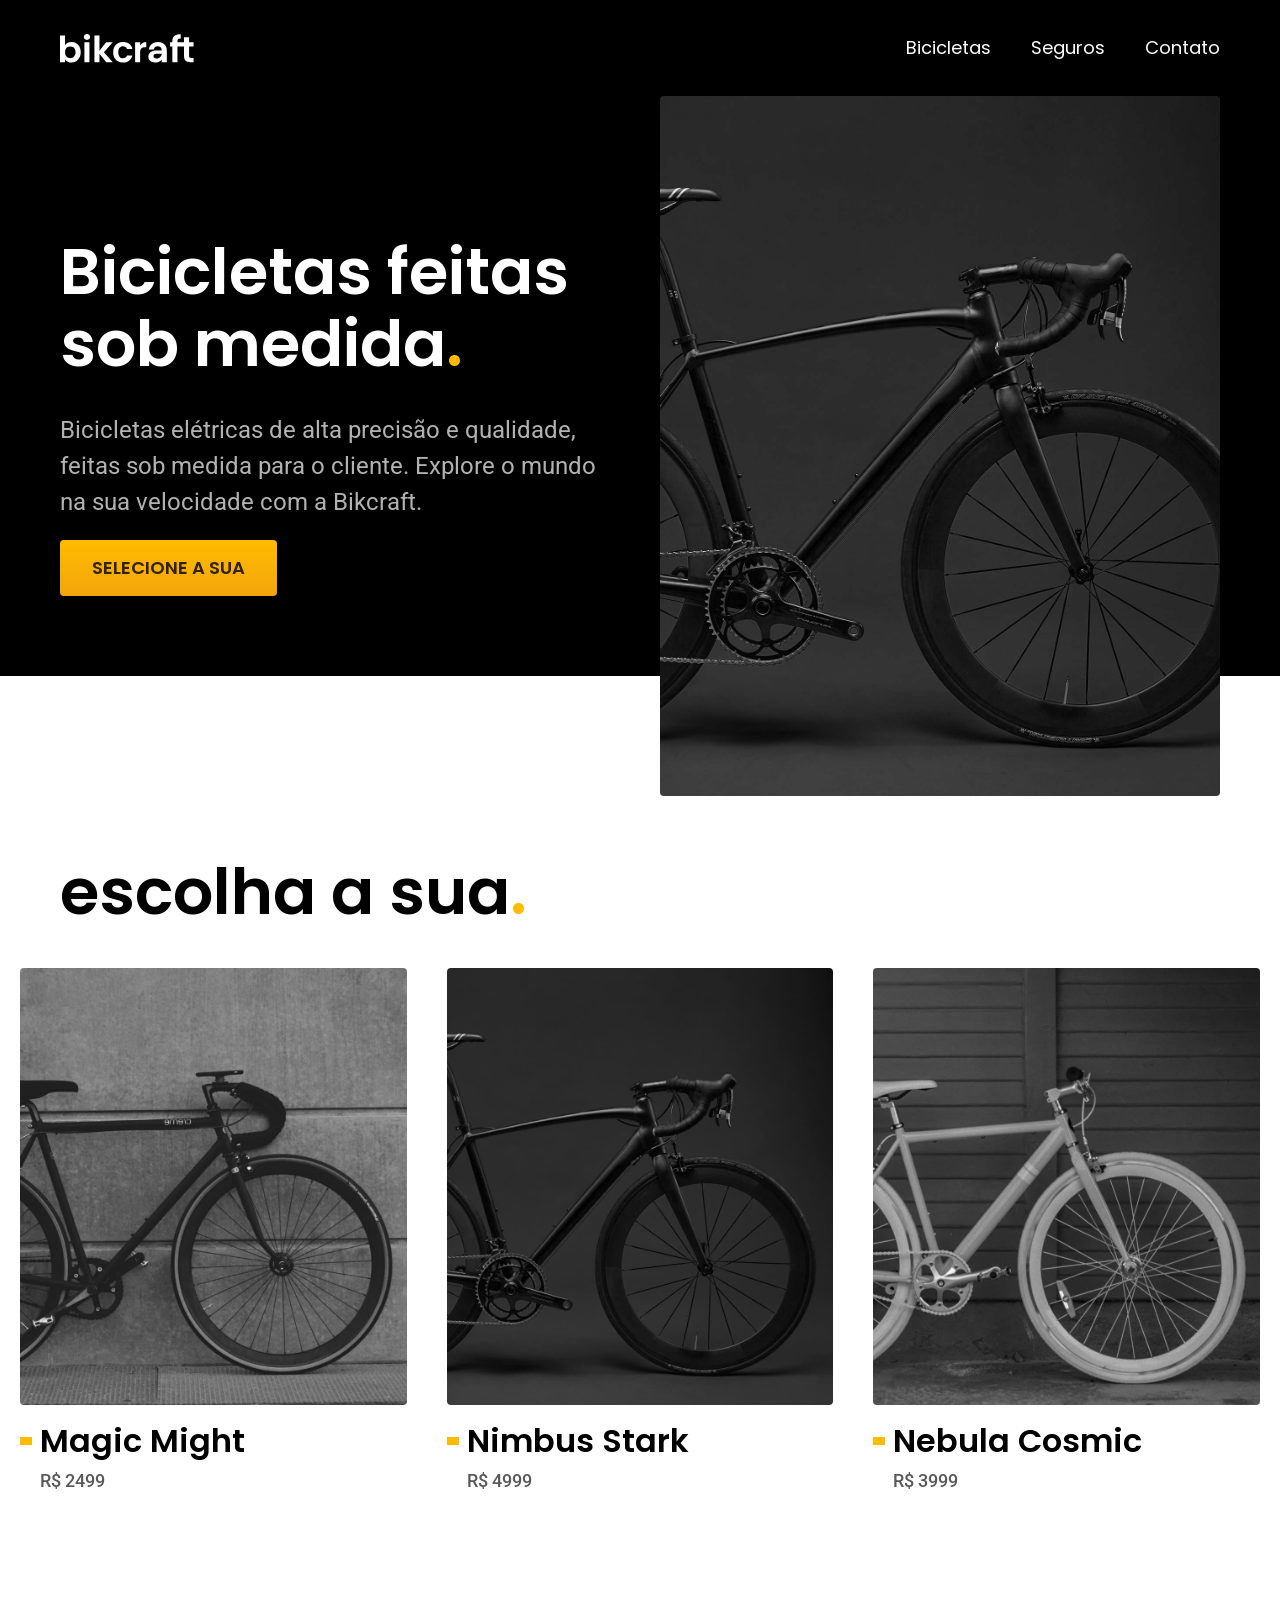
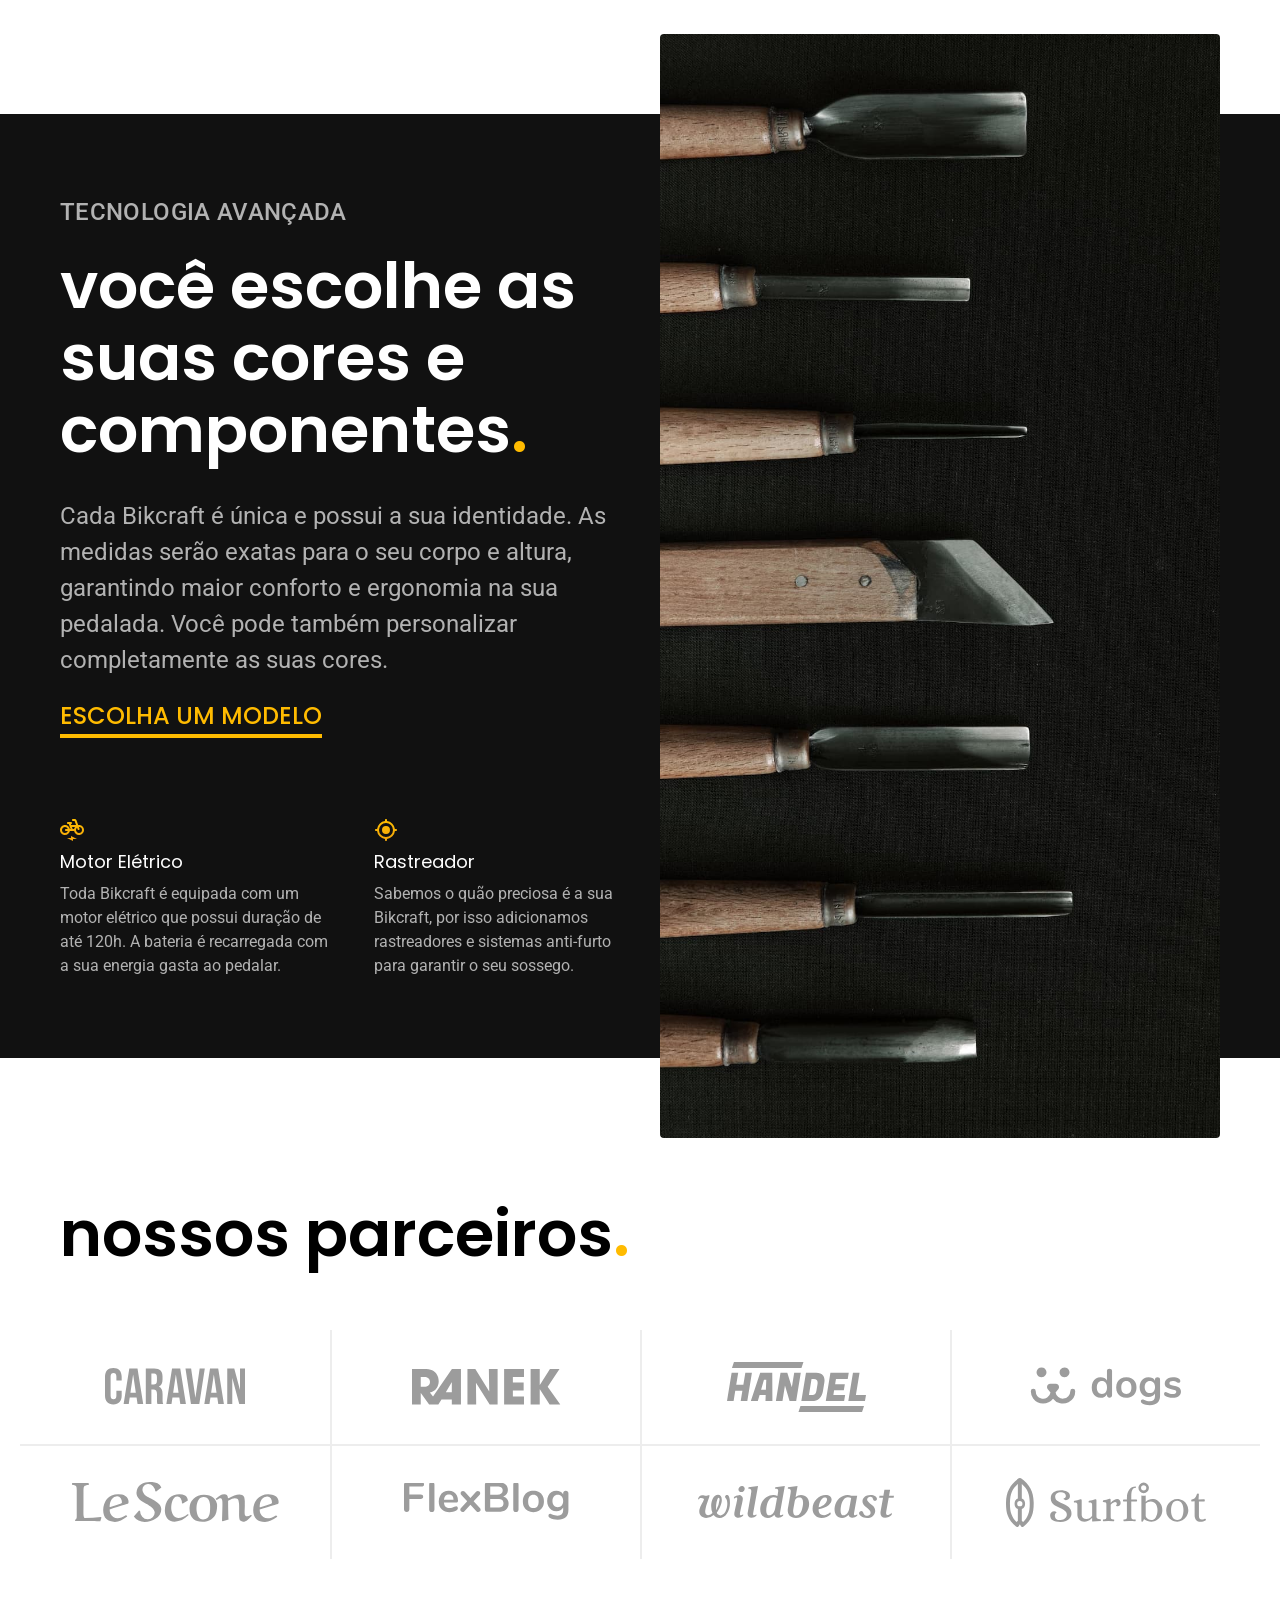
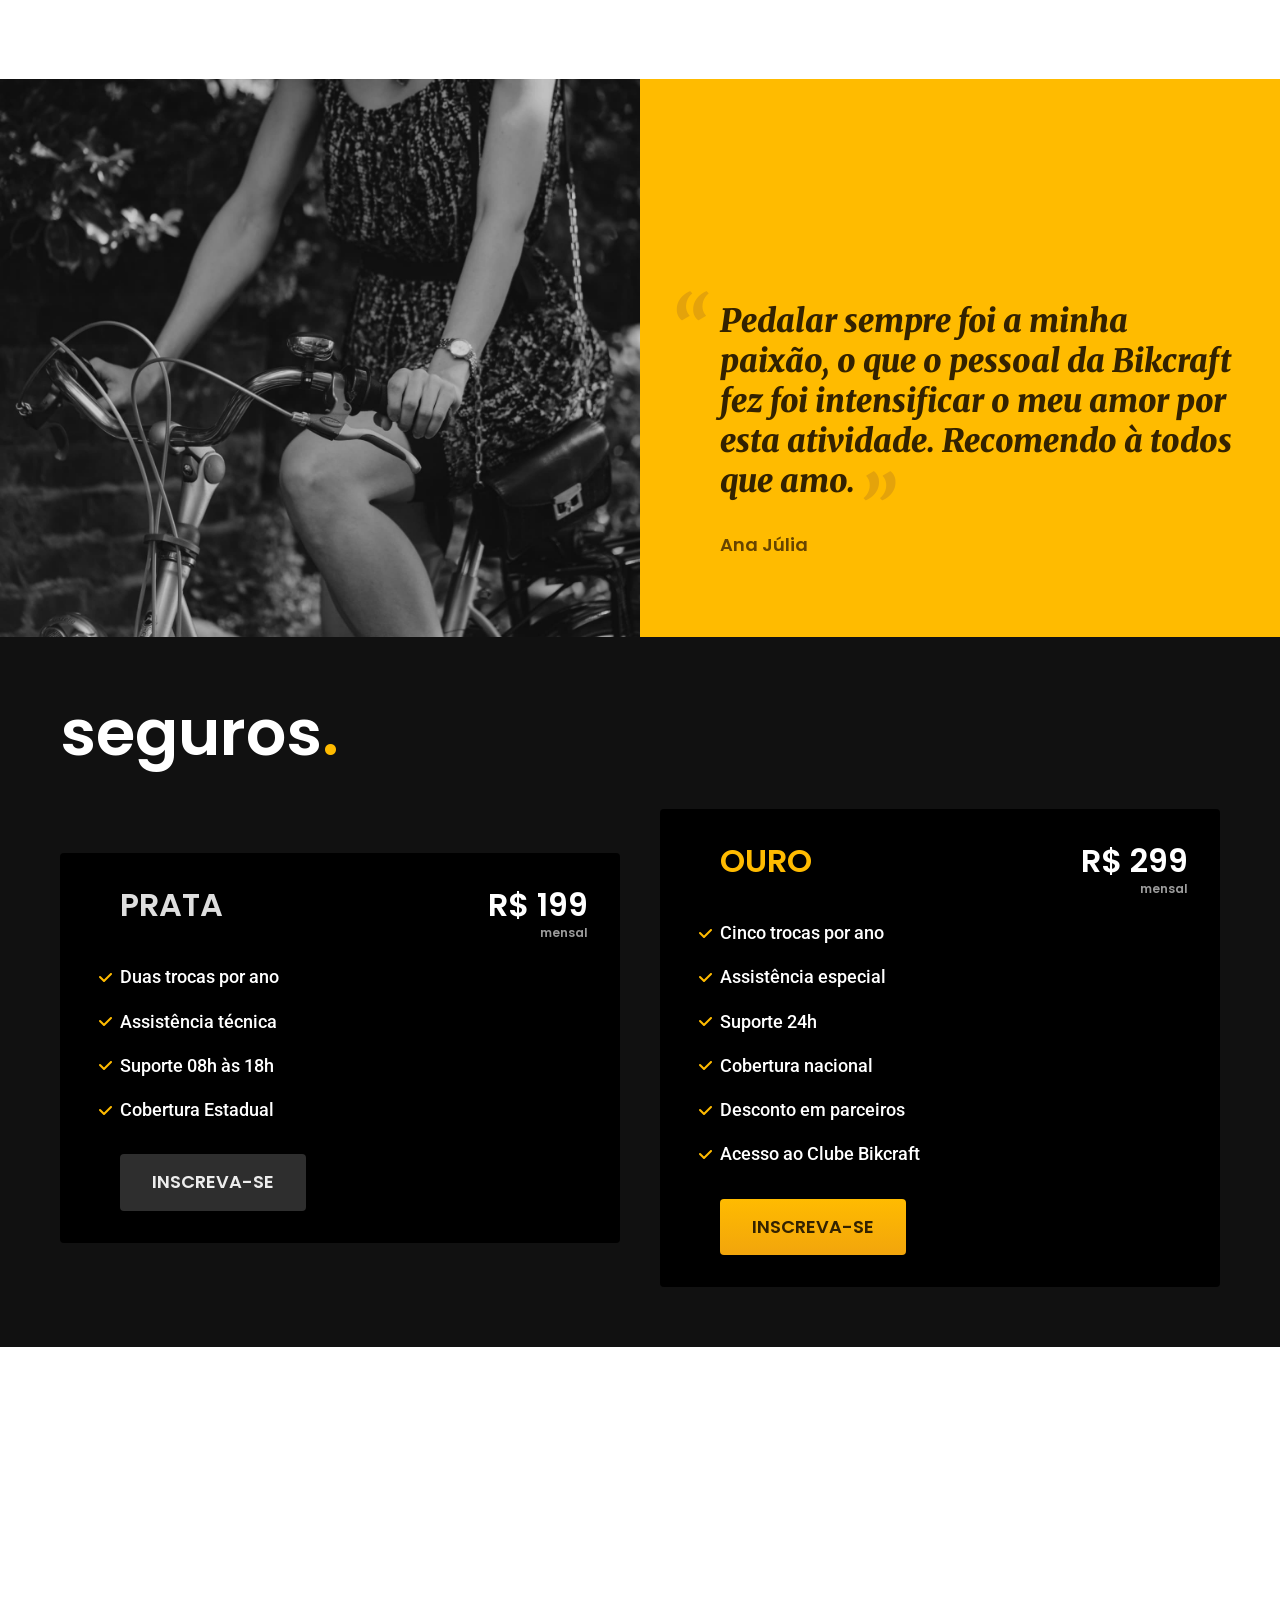
==== index.html @ c99d655a "adiciona seções de parceiros, tecnologia e seguros" ====
<!DOCTYPE html>
<html lang="en">

<head>
  <meta charset="UTF-8">
  <meta name="viewport" content="width=device-width, initial-scale=1.0">
  <meta name="description" content="Bicicletas elétricas de alta precisão e qualidade,  feitas sob medida para o cliente. Explore o mundo na sua velocidade com a Bikcraft.">
  <!-- Estilos -->
  <link rel="stylesheet" href="./css/style.css">
  <!-- Fontes -->
  <link rel="preconnect" href="https://fonts.googleapis.com">
  <link rel="preconnect" href="https://fonts.gstatic.com" crossorigin>
  <link href="https://fonts.googleapis.com/css2?family=Merriweather:ital,opsz,wght@1,18..144,900&family=Poppins:wght@400;600&family=Roboto:wght@400;500&display=swap" rel="stylesheet">
  <title>Bikcraft - Bicicletas Elétricas</title>
</head>

<body>
  <header class="header-bg">
    <div class="header container">
      <a href="./">
        <img src="./img/bikcraft.svg" alt="Bikcraft">
      </a>
      <nav aria-label="primaria">
        <ul class="header-menu font-1-m cor-0">
          <li><a href="./bicicletas.html">Bicicletas</a></li>
          <li><a href="./seguros.html">Seguros</a></li>
          <li><a href="./contato.html">Contato</a></li>
        </ul>
      </nav>
    </div>
  </header>

  <main class="introducao-bg">
    <div class="introducao container">
      <div class="introducao-conteudo">
        <h1 class="font-1-xxl cor-0">Bicicletas feitas sob medida<span>.</span></h1>
        <p class="font-2-l cor-5">Bicicletas elétricas de alta precisão e qualidade, feitas sob medida para o cliente. Explore o mundo na sua
          velocidade com a Bikcraft.</p>
        <a class="botao" href="./bicicletas.html">Selecione a sua</a>
      </div>
      <div>
        <img src="./img/fotos/introducao.jpg" alt="Bicicleta Elétrica Preta.">
      </div>
    </div>
  </main>

  <article class="bicicletas-lista">
    <h2 class="font-1-xxl container">escolha a sua<span class="cor-p1">.</span></h2>

    <ul>
      <li>
        <a href="./bicicletas/magic.html">
          <img src="./img/bicicletas/magic-home.jpg" alt="Bicicleta preta">
          <h3 class="font-1-xl">Magic Might</h3>
          <span class="font-2-m cor-8">R$ 2499</span>
        </a>
      </li>
      <li>
        <a href="./bicicletas/nimbus.html">
          <img src="./img/bicicletas/nimbus-home.jpg" alt="Bicicleta preta">
          <h3 class="font-1-xl">Nimbus Stark</h3>
          <span class="font-2-m cor-8">R$ 4999</span>
        </a>
      </li>
      <li>
        <a href="./bicicletas/nebula.html">
          <img src="./img/bicicletas/nebula-home.jpg" alt="Bicicleta preta">
          <h3 class="font-1-xl">Nebula Cosmic</h3>
          <span class="font-2-m cor-8">R$ 3999</span>
        </a>
      </li>
    </ul>

  </article>

  <article class="tecnologia-bg">
    <div class="tecnologia container">
      <div class="tecnologia-conteudo">
        <span class="font-2-l-b cor-5">Tecnologia Avançada</span>
        <h2 class="font-1-xxl cor-0">você escolhe as suas cores e componentes<span class="cor-p1">.</span></h2>
        <p class="font-2-l cor-5">Cada Bikcraft é única e possui a sua identidade. As medidas serão exatas para o seu corpo e altura, garantindo maior conforto e ergonomia na sua pedalada. Você pode também personalizar completamente as suas cores.</p>
        <a class="link" href="./bicicletas.html">Escolha um modelo</a>
        <div class="tecnologia-vantagens">
          <div>
            <img src="./img/icones/eletrica.svg" alt="">
            <h3 class="font-1-m cor-0">Motor Elétrico</h3>
            <p class="font-2-s cor-5">Toda Bikcraft é equipada com um motor elétrico que possui duração de até 120h. A bateria é recarregada com a sua energia gasta ao pedalar.</p>
          </div>
          <div>
            <img src="./img/icones/rastreador.svg" alt="">
            <h3 class="font-1-m cor-0">Rastreador</h3>
            <p class="font-2-s cor-5">Sabemos o quão preciosa é a sua Bikcraft, por isso adicionamos rastreadores e sistemas anti-furto para garantir o seu sossego.</p>
          </div>
        </div>
      </div>
      <div class="tecnologia-imagem">
        <img src="./img/fotos/tecnologia.jpg" alt="">
      </div>
    </div>
  </article>

  <section class="parceiros" aria-label="Nossos Parceiros">
    <h2 class="font-1-xxl container">nossos parceiros<span class="cor-p1">.</span></h2>

    <ul>
      <li><img src="./img/parceiros/caravan.svg" alt="caravan"></li>
      <li><img src="./img/parceiros/ranek.svg" alt="ranek"></li>
      <li><img src="./img/parceiros/handel.svg" alt="handel"></li>
      <li><img src="./img/parceiros/dogs.svg" alt="dogs"></li>
      <li><img src="./img/parceiros/lescone.svg" alt="lescone"></li>
      <li><img src="./img/parceiros/flexblog.svg" alt="flexblog"></li>
      <li><img src="./img/parceiros/wildbeast.svg" alt="wildbeast"></li>
      <li><img src="./img/parceiros/surfbot.svg" alt="surfbot"></li>
    </ul>
  </section>

  <section class="depoimento" aria-label="Depoimento">
    <div>
      <img src="./img/fotos/depoimento.jpg" alt="Pessoa pedalando em uma bicicleta Bikcraft">
    </div>
    <div class="depoimento-conteudo">
      <blockquote class="font-1-xl cor-p5">
        <p>
          Pedalar sempre foi a minha paixão, o que o pessoal da Bikcraft fez foi intensificar o meu amor por esta atividade. Recomendo à todos que amo.
        </p>
      </blockquote>
      <span class="font-1-m-b cor-p4">Ana Júlia</span>
    </div>
  </section>

  <article class="seguros-bg">
    <div class="seguros container">
      <h2 class="font-1-xxl cor-0">seguros<span class="cor-p1">.</span></h2>
      <div class="seguros-item">
        <h3 class="font-1-xl cor-3">PRATA</h3>
        <span class="font-1-xl cor-0">R$ 199 <span class="font-1-xs cor-6">mensal</span></span>
        <ul class="font-2-m cor-0">
          <li>Duas trocas por ano</li>
          <li>Assistência técnica</li>
          <li>Suporte 08h às 18h</li>
          <li>Cobertura Estadual</li>
        </ul>
        <a class="botao secundario" href="./orcamento.html">Inscreva-se</a>
      </div>
      <div class="seguros-item">
        <h3 class="font-1-xl cor-p1">OURO</h3>
        <span class="font-1-xl cor-0">R$ 299 <span class="font-1-xs cor-6">mensal</span></span>
        <ul class="font-2-m cor-0">
          <li>Cinco trocas por ano</li>
          <li>Assistência especial</li>
          <li>Suporte 24h</li>
          <li>Cobertura nacional</li>
          <li>Desconto em parceiros</li>
          <li>Acesso ao Clube Bikcraft</li>
        </ul>
        <a class="botao" href="./orcamento.html">Inscreva-se</a>
      </div>
    </div>
  </article>

</body>

</html>
---- css/style.css ----
@import url(./global/global.css);
@import url(./utilidades/tipografia.css);
@import url(./utilidades/cores.css);

@import url(./global/header.css);

/* Utilidades */
@import url(./utilidades/componentes.css);


/* Home */
@import url(./home/introducao.css);
@import url(./home/tecnologia.css);
@import url(./home/parceiros.css);
@import url(./home/depoimento.css);

/* Bicicletas */
@import url(./bicicletas/bicicletas-lista.css);

/* Seguros */
@import url(./seguros/seguros.css);
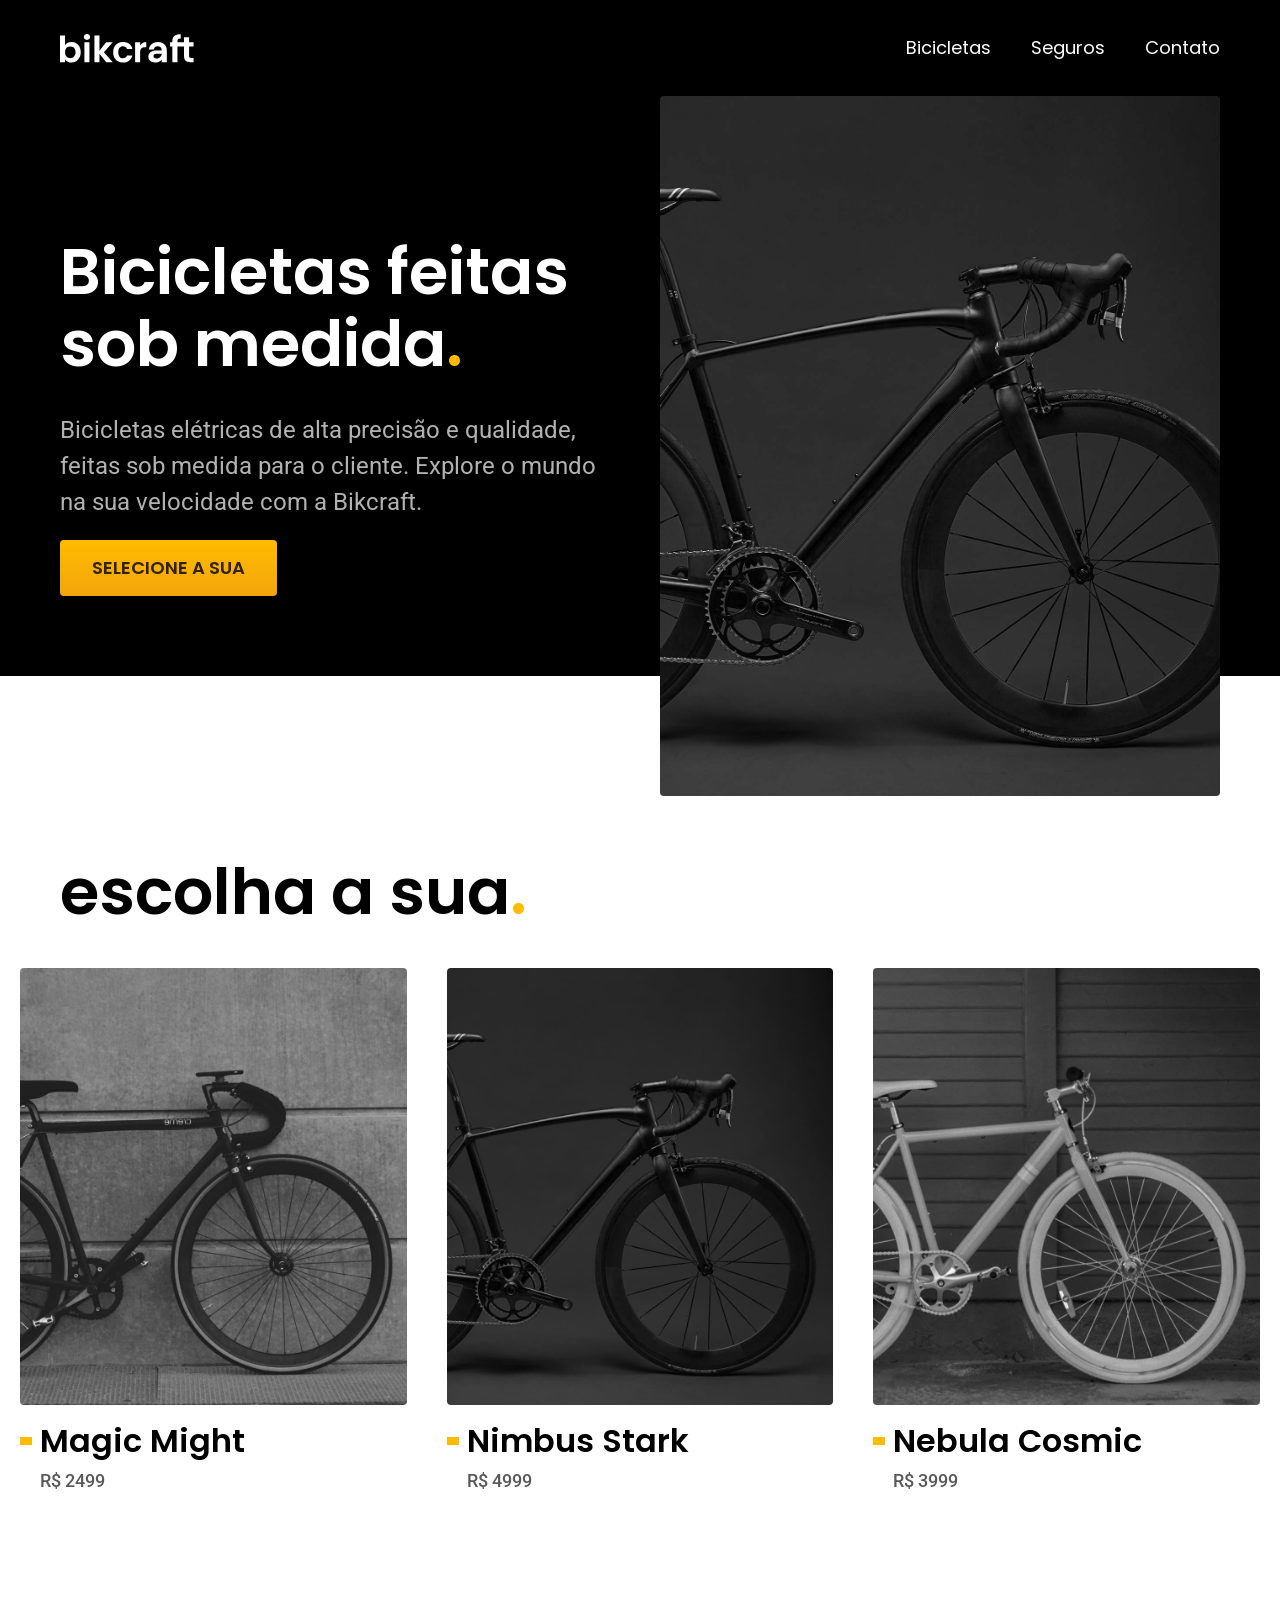
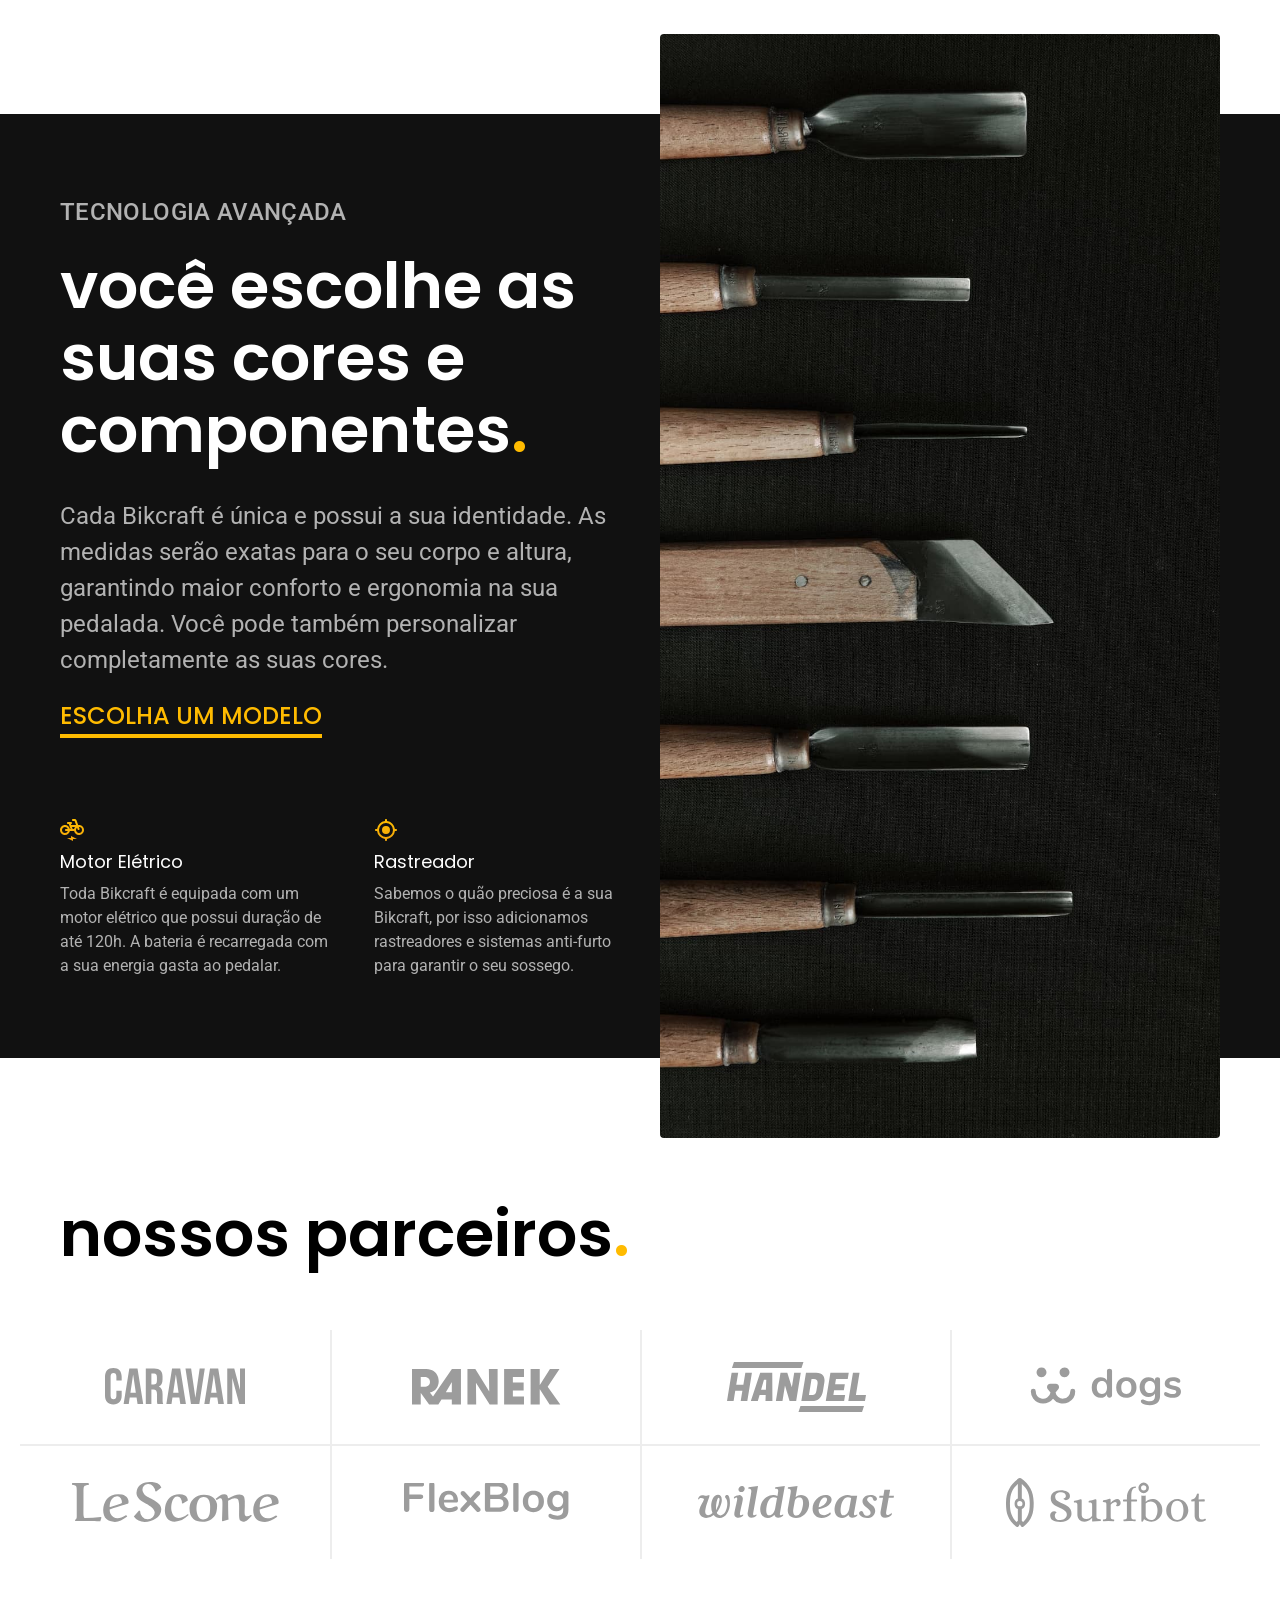
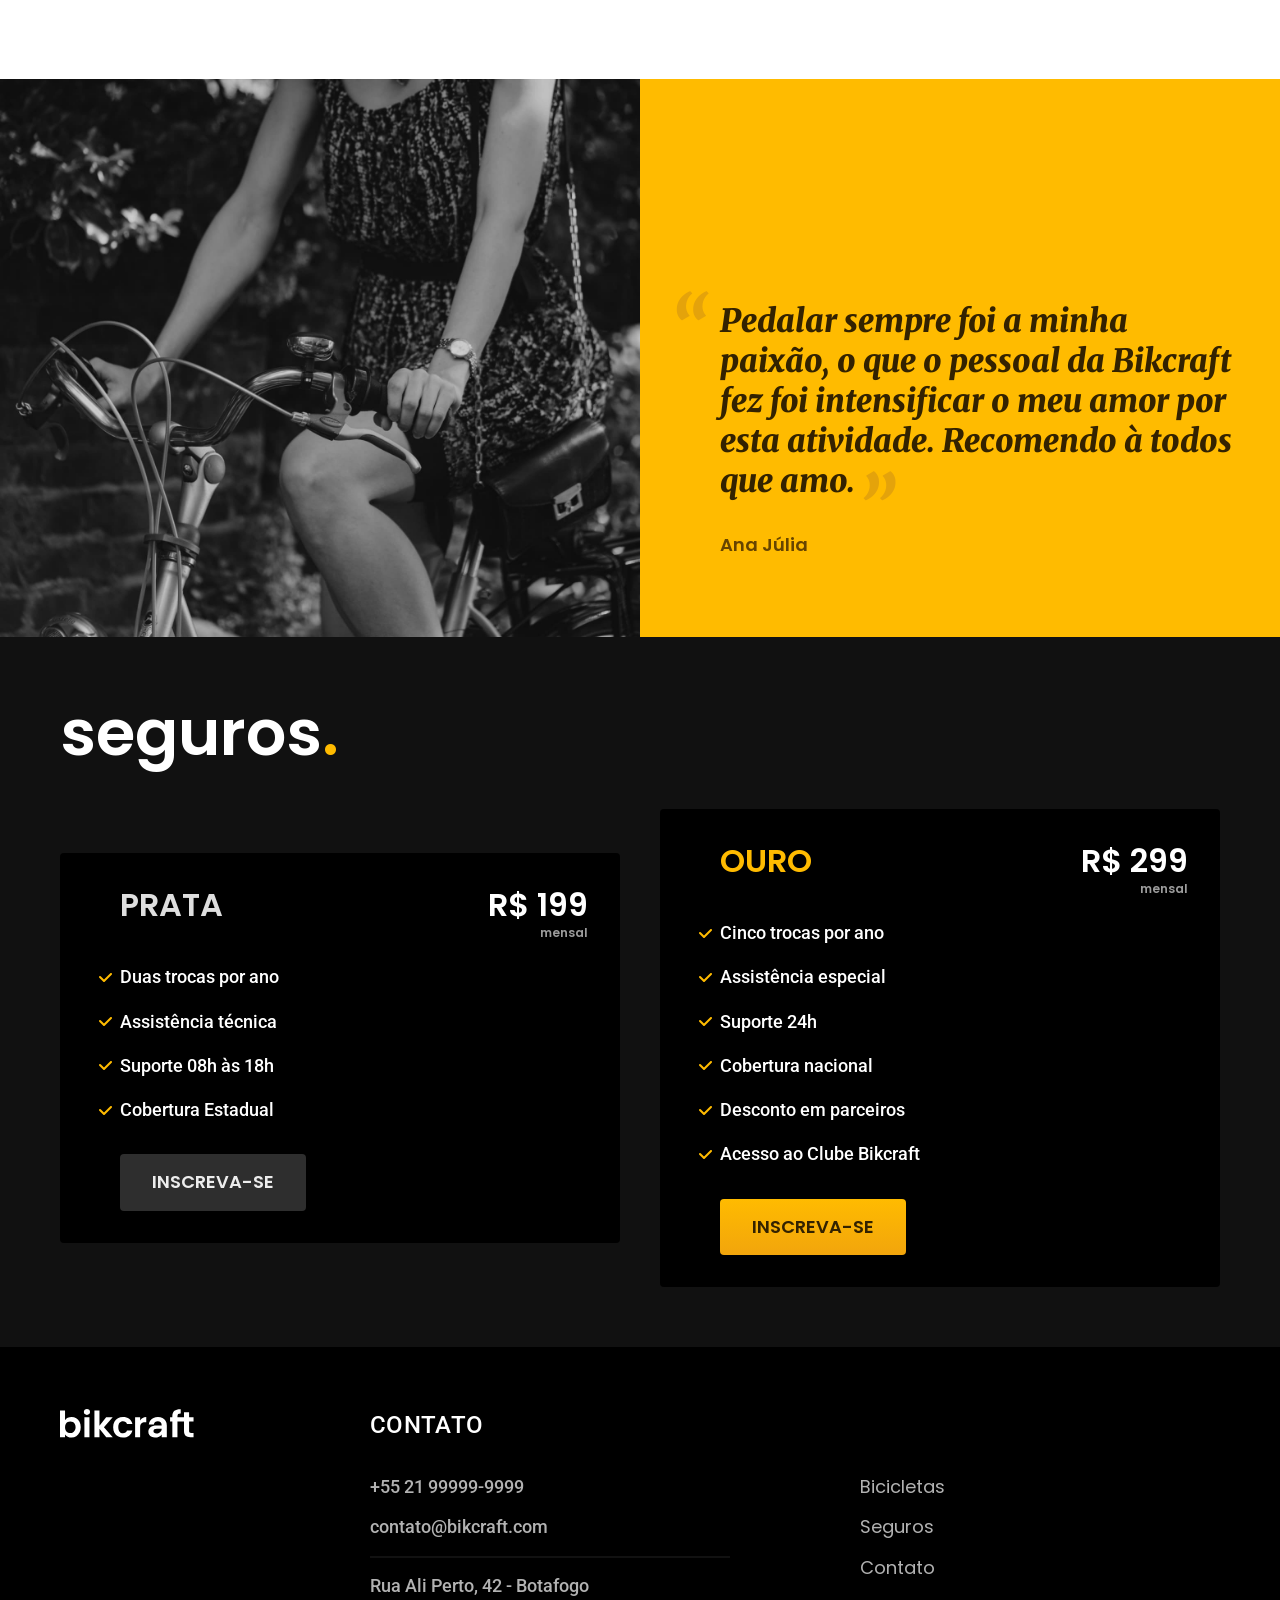
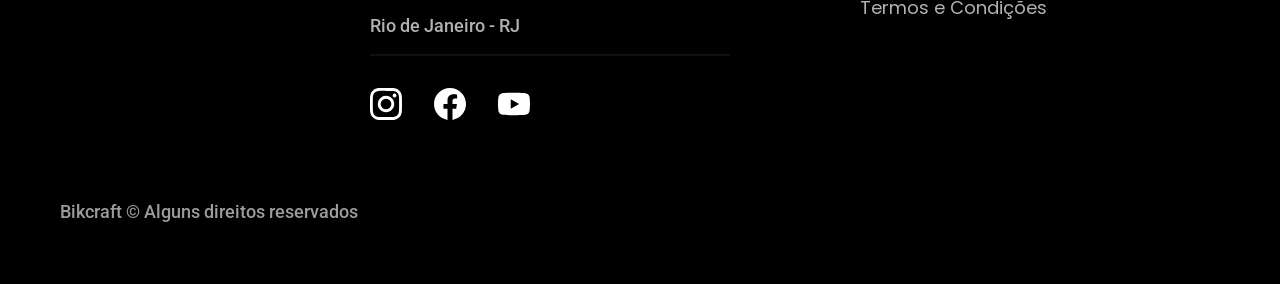
==== commit a43c6dab: "insere footer" ====
--- a/index.html
+++ b/index.html
@@ -158,6 +158,42 @@
     </div>
   </article>
 
+  <footer class="footer-bg">
+    <div class="footer container">
+      <img src="./img/bikcraft.svg" alt="Bikcraft">
+      <div class="footer-contato">
+        <h3 class="font-2-l-b cor-0">Contato</h3>
+        <ul class="cor-5 font-2-m">
+          <li><a href="tel:+5521999999999">+55 21 99999-9999</a></li>
+          <li><a href="mailto:contato@bikcraft.com">contato@bikcraft.com</a></li>
+          <li>Rua Ali Perto, 42 - Botafogo</li>
+          <li>Rio de Janeiro - RJ</li>
+        </ul>
+        <div class="footer-redes">
+          <a href="./">
+            <img src="./img/redes/instagram.svg" alt="Instagram">
+            <a href="./">
+              <img src="./img/redes/facebook.svg" alt="Facebook">
+            </a>
+            <a href="./">
+              <img src="./img/redes/youtube.svg" alt="Youtube">
+            </a>
+        </div>
+      </div>
+      <div class="footer-informacoes">
+        <h3 class="font-2-l-b cor0">Informações</h3>
+        <nav>
+          <ul class="font-1-m cor-5">
+            <li><a href="./bicicletas.html">Bicicletas</a></li>
+            <li><a href="./seguros.html">Seguros</a></li>
+            <li><a href="./contato.html">Contato</a></li>
+            <li><a href="./termos.html">Termos e Condições</a></li>
+          </ul>
+        </nav>
+      </div>
+      <p class="footer-copy font-2-m cor-6">Bikcraft © Alguns direitos reservados</p>
+    </div>
+  </footer>
 </body>
 
 </html>
--- a/css/style.css
+++ b/css/style.css
@@ -3,6 +3,7 @@
 @import url(./utilidades/cores.css);
 
 @import url(./global/header.css);
+@import url(./global/footer.css);
 
 /* Utilidades */
 @import url(./utilidades/componentes.css);
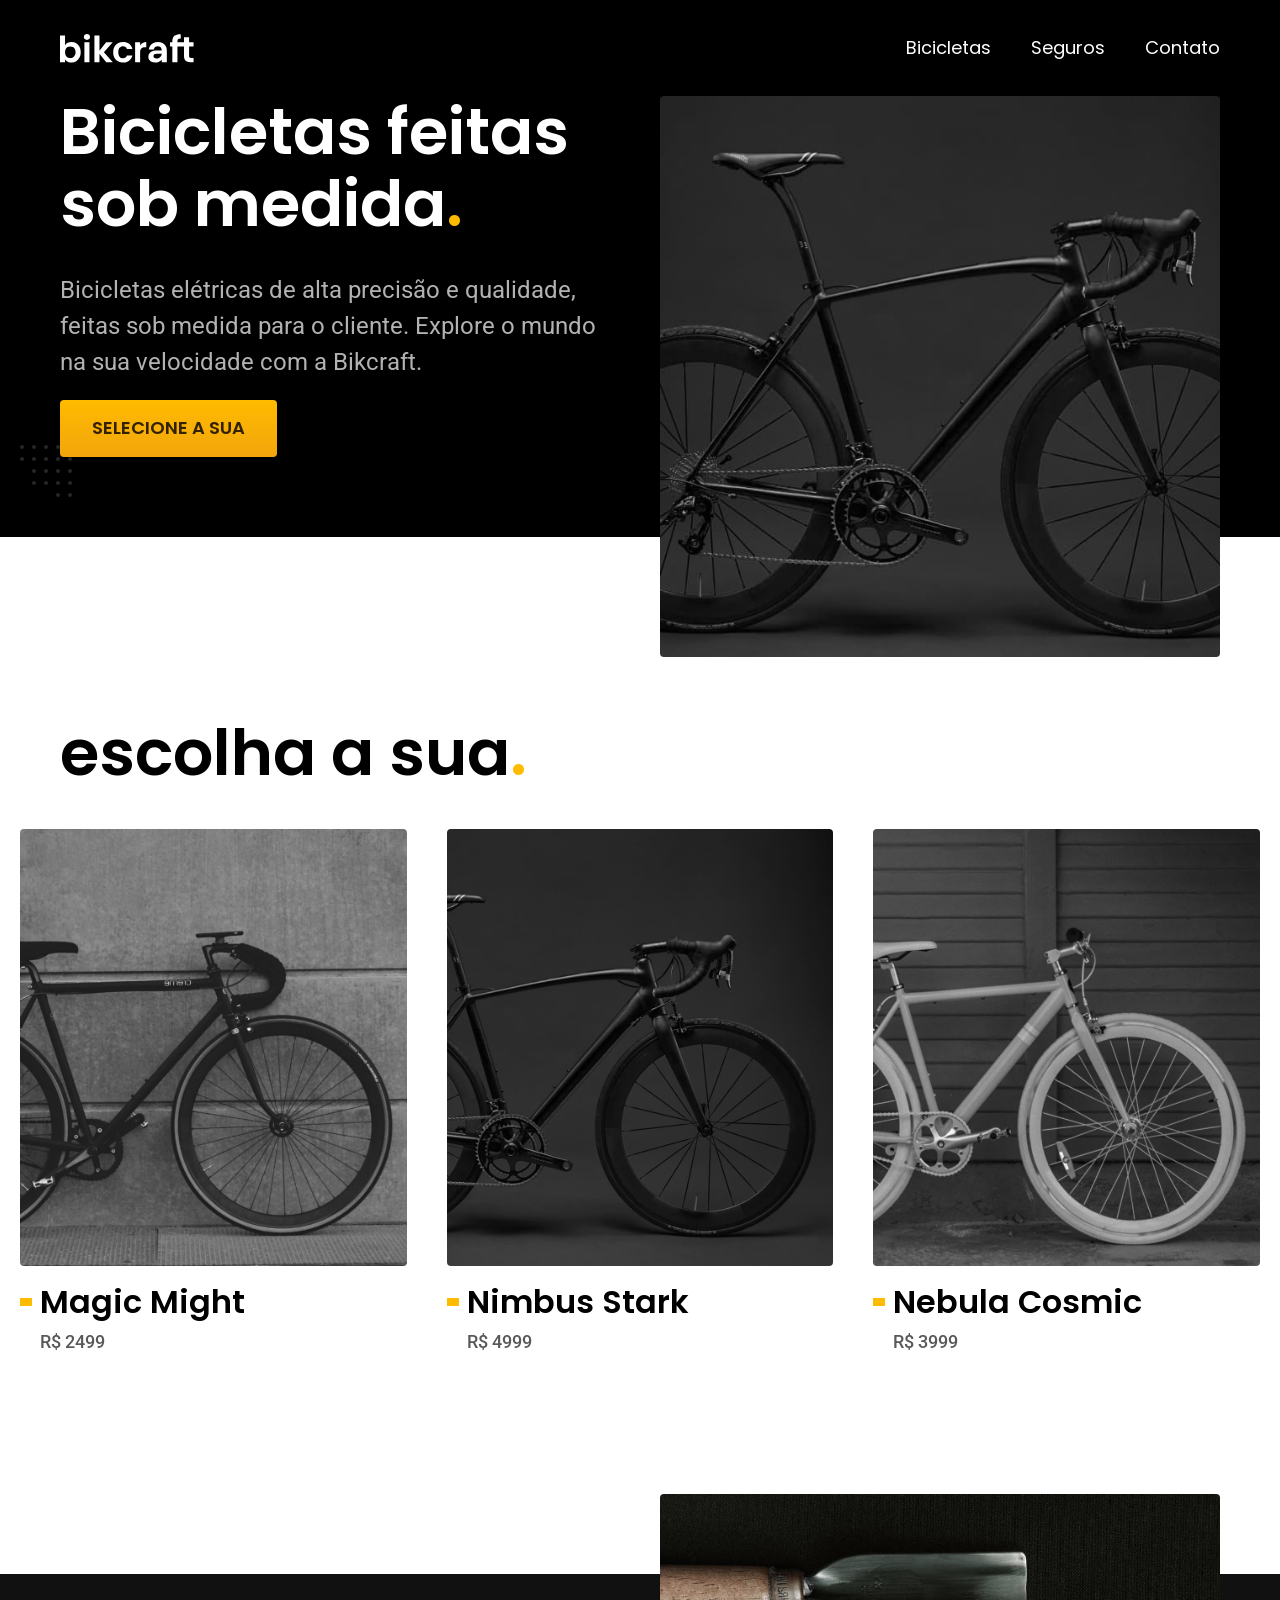
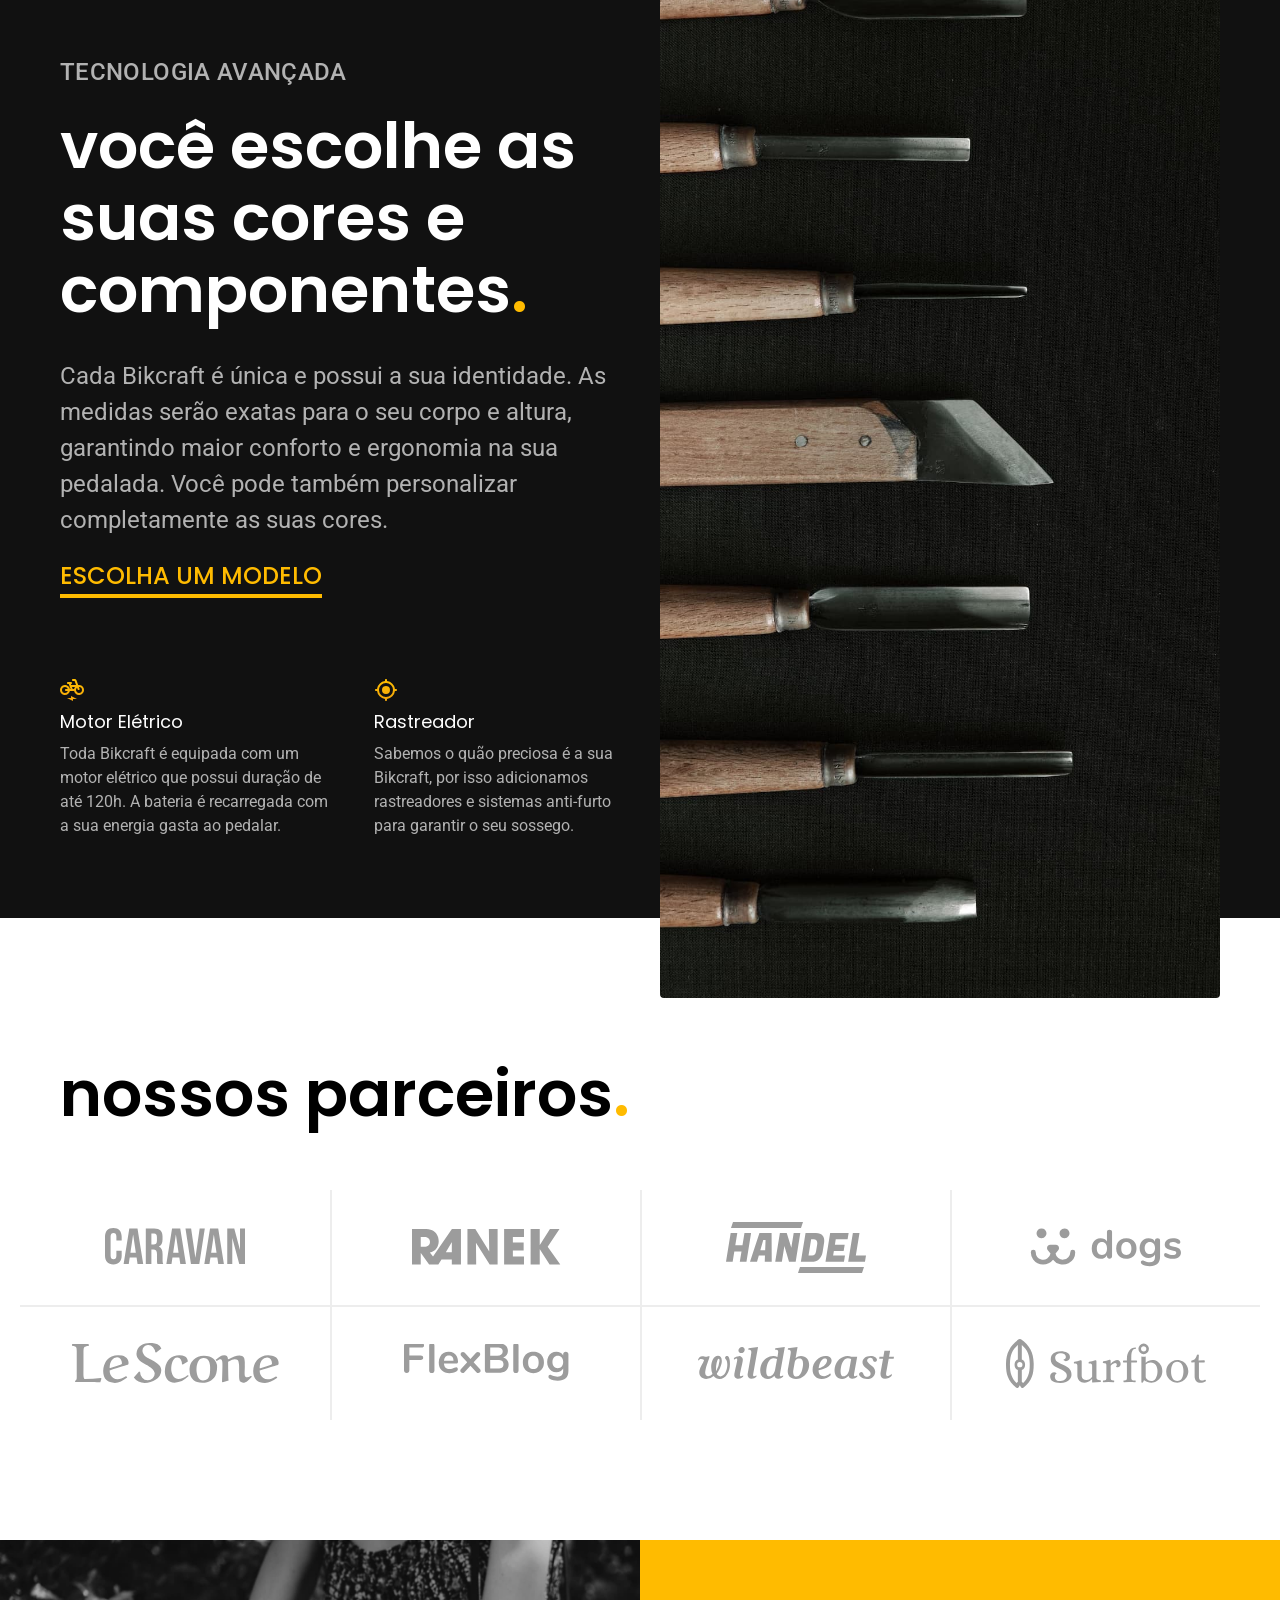
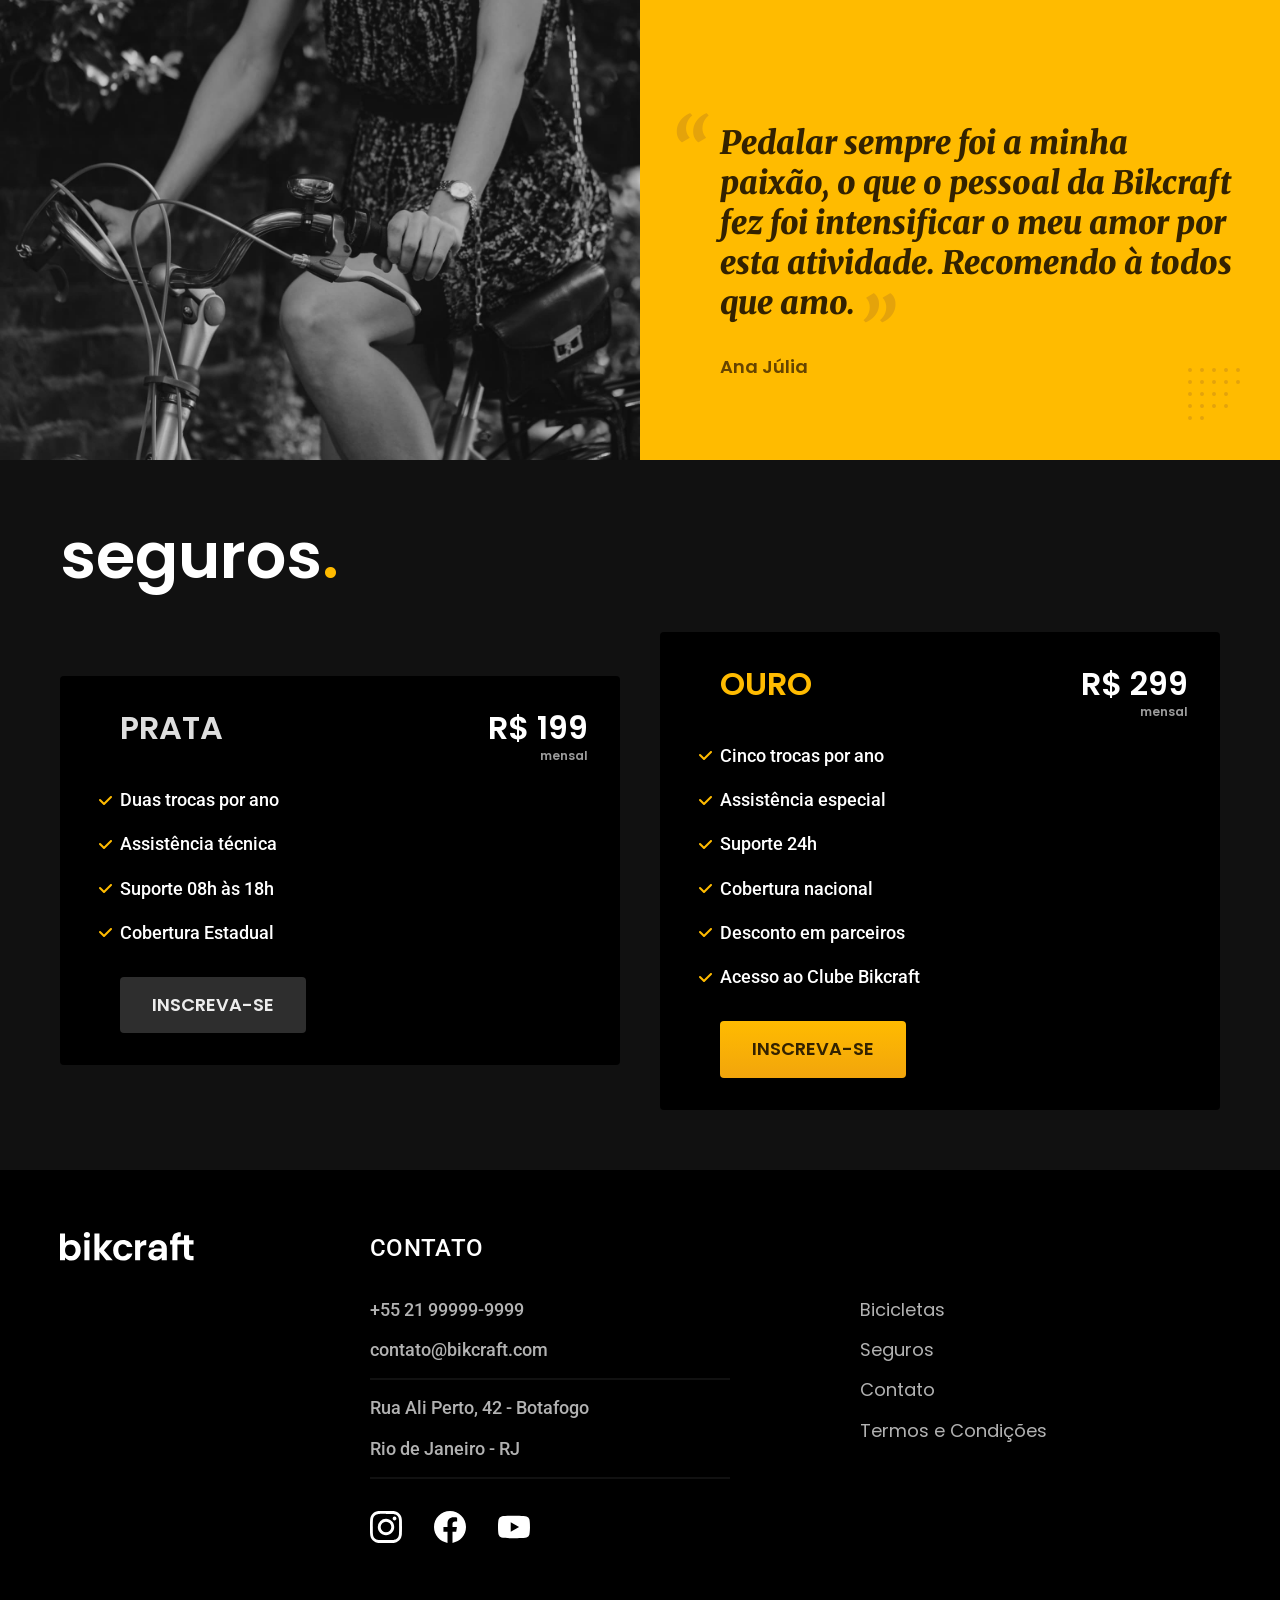
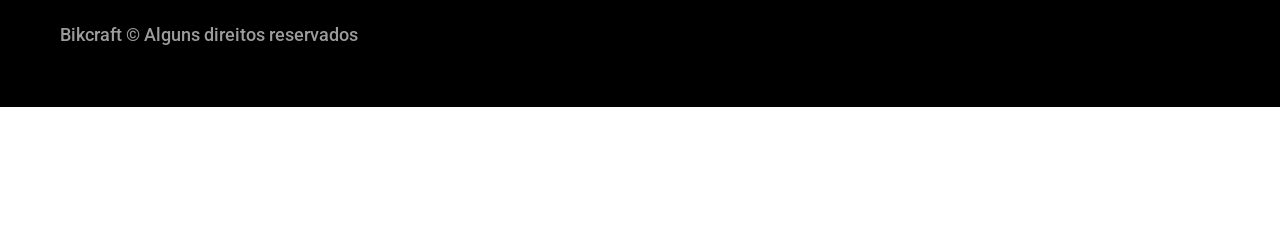
==== commit a9db9bf5: "adiciona pagina de 'orçamento' e otimizações" ====
--- a/index.html
+++ b/index.html
@@ -6,6 +6,7 @@
   <meta name="viewport" content="width=device-width, initial-scale=1.0">
   <meta name="description" content="Bicicletas elétricas de alta precisão e qualidade,  feitas sob medida para o cliente. Explore o mundo na sua velocidade com a Bikcraft.">
   <!-- Estilos -->
+  <link rel="preload" href="./css/style.css" as="style">
   <link rel="stylesheet" href="./css/style.css">
   <!-- Fontes -->
   <link rel="preconnect" href="https://fonts.googleapis.com">
@@ -14,7 +15,7 @@
   <title>Bikcraft - Bicicletas Elétricas</title>
 </head>
 
-<body>
+<body id="">
   <header class="header-bg">
     <div class="header container">
       <a href="./">
@@ -38,9 +39,11 @@
           velocidade com a Bikcraft.</p>
         <a class="botao" href="./bicicletas.html">Selecione a sua</a>
       </div>
-      <div>
-        <img src="./img/fotos/introducao.jpg" alt="Bicicleta Elétrica Preta.">
-      </div>
+      <picture>
+        <source media="(max-width: 800px)" srcset="./img/bicicletas/nimbus.jpg">
+        <img src="./img/fotos/introducao.jpg" width="1280" height="1600" alt="Bicicleta Elétrica Preta.">
+      </picture>
+
     </div>
   </main>
 
@@ -50,21 +53,21 @@
     <ul>
       <li>
         <a href="./bicicletas/magic.html">
-          <img src="./img/bicicletas/magic-home.jpg" alt="Bicicleta preta">
+          <img src="./img/bicicletas/magic-home.jpg" width="920" height="1040" alt="Bicicleta preta">
           <h3 class="font-1-xl">Magic Might</h3>
           <span class="font-2-m cor-8">R$ 2499</span>
         </a>
       </li>
       <li>
         <a href="./bicicletas/nimbus.html">
-          <img src="./img/bicicletas/nimbus-home.jpg" alt="Bicicleta preta">
+          <img src="./img/bicicletas/nimbus-home.jpg" width="920" height="1040" alt="Bicicleta preta">
           <h3 class="font-1-xl">Nimbus Stark</h3>
           <span class="font-2-m cor-8">R$ 4999</span>
         </a>
       </li>
       <li>
         <a href="./bicicletas/nebula.html">
-          <img src="./img/bicicletas/nebula-home.jpg" alt="Bicicleta preta">
+          <img src="./img/bicicletas/nebula-home.jpg" width="920" height="1040" alt="Bicicleta preta">
           <h3 class="font-1-xl">Nebula Cosmic</h3>
           <span class="font-2-m cor-8">R$ 3999</span>
         </a>
@@ -82,19 +85,19 @@
         <a class="link" href="./bicicletas.html">Escolha um modelo</a>
         <div class="tecnologia-vantagens">
           <div>
-            <img src="./img/icones/eletrica.svg" alt="">
+            <img src="./img/icones/eletrica.svg" width="24" height="24" alt="">
             <h3 class="font-1-m cor-0">Motor Elétrico</h3>
             <p class="font-2-s cor-5">Toda Bikcraft é equipada com um motor elétrico que possui duração de até 120h. A bateria é recarregada com a sua energia gasta ao pedalar.</p>
           </div>
           <div>
-            <img src="./img/icones/rastreador.svg" alt="">
+            <img src="./img/icones/rastreador.svg" width="24" height="24" alt="">
             <h3 class="font-1-m cor-0">Rastreador</h3>
             <p class="font-2-s cor-5">Sabemos o quão preciosa é a sua Bikcraft, por isso adicionamos rastreadores e sistemas anti-furto para garantir o seu sossego.</p>
           </div>
         </div>
       </div>
       <div class="tecnologia-imagem">
-        <img src="./img/fotos/tecnologia.jpg" alt="">
+        <img src="./img/fotos/tecnologia.jpg" width="1200" height="1920" alt="">
       </div>
     </div>
   </article>
@@ -103,20 +106,20 @@
     <h2 class="font-1-xxl container">nossos parceiros<span class="cor-p1">.</span></h2>
 
     <ul>
-      <li><img src="./img/parceiros/caravan.svg" alt="caravan"></li>
-      <li><img src="./img/parceiros/ranek.svg" alt="ranek"></li>
-      <li><img src="./img/parceiros/handel.svg" alt="handel"></li>
-      <li><img src="./img/parceiros/dogs.svg" alt="dogs"></li>
-      <li><img src="./img/parceiros/lescone.svg" alt="lescone"></li>
-      <li><img src="./img/parceiros/flexblog.svg" alt="flexblog"></li>
-      <li><img src="./img/parceiros/wildbeast.svg" alt="wildbeast"></li>
-      <li><img src="./img/parceiros/surfbot.svg" alt="surfbot"></li>
+      <li><img src="./img/parceiros/caravan.svg" width="140" height="38" alt="caravan"></li>
+      <li><img src="./img/parceiros/ranek.svg" width="149" height="36" alt="ranek"></li>
+      <li><img src="./img/parceiros/handel.svg" width="140" height="50" alt="handel"></li>
+      <li><img src="./img/parceiros/dogs.svg" width="152" height="39" alt="dogs"></li>
+      <li><img src="./img/parceiros/lescone.svg" width="208" height="41" alt="lescone"></li>
+      <li><img src="./img/parceiros/flexblog.svg" width="165" height="38" alt="flexblog"></li>
+      <li><img src="./img/parceiros/wildbeast.svg" width="196" height="34" alt="wildbeast"></li>
+      <li><img src="./img/parceiros/surfbot.svg" width="200" height="49" alt="surfbot"></li>
     </ul>
   </section>
 
   <section class="depoimento" aria-label="Depoimento">
     <div>
-      <img src="./img/fotos/depoimento.jpg" alt="Pessoa pedalando em uma bicicleta Bikcraft">
+      <img src="./img/fotos/depoimento.jpg" width="1560" height="1360" alt="Pessoa pedalando em uma bicicleta Bikcraft">
     </div>
     <div class="depoimento-conteudo">
       <blockquote class="font-1-xl cor-p5">
@@ -160,7 +163,7 @@
 
   <footer class="footer-bg">
     <div class="footer container">
-      <img src="./img/bikcraft.svg" alt="Bikcraft">
+      <img src="./img/bikcraft.svg" width="136" height="32" alt="Bikcraft">
       <div class="footer-contato">
         <h3 class="font-2-l-b cor-0">Contato</h3>
         <ul class="cor-5 font-2-m">
@@ -171,12 +174,12 @@
         </ul>
         <div class="footer-redes">
           <a href="./">
-            <img src="./img/redes/instagram.svg" alt="Instagram">
+            <img src="./img/redes/instagram.svg" width="32" height="32" alt="Instagram">
             <a href="./">
-              <img src="./img/redes/facebook.svg" alt="Facebook">
+              <img src="./img/redes/facebook.svg" width="32" height="32" alt="Facebook">
             </a>
             <a href="./">
-              <img src="./img/redes/youtube.svg" alt="Youtube">
+              <img src="./img/redes/youtube.svg" width="32" height="32" alt="Youtube">
             </a>
         </div>
       </div>
--- a/css/style.css
+++ b/css/style.css
@@ -7,7 +7,7 @@
 
 /* Utilidades */
 @import url(./utilidades/componentes.css);
-
+@import url(./utilidades/formulario.css);
 
 /* Home */
 @import url(./home/introducao.css);
@@ -17,6 +17,23 @@
 
 /* Bicicletas */
 @import url(./bicicletas/bicicletas-lista.css);
+@import url(./bicicletas/bicicletas.css);
+
+/* Bicicleta */
+@import url(./bicicleta/bicicleta.css);
+@import url(./bicicleta/seguro.css);
 
 /* Seguros */
-@import url(./seguros/seguros.css);+@import url(./seguros/seguros.css);
+@import url(./seguros/vantagens.css);
+@import url(./seguros/perguntas.css);
+
+/* Contato */
+@import url(./contato/contato.css);
+@import url(./contato/lojas.css);
+
+/* Orçamento */
+@import url(./orcamento/orcamento.css);
+
+/* Termos */
+@import url(./termos/termos.css);
--- a/css/style.css
+++ b/css/style.css
@@ -7,7 +7,7 @@
 
 /* Utilidades */
 @import url(./utilidades/componentes.css);
-
+@import url(./utilidades/formulario.css);
 
 /* Home */
 @import url(./home/introducao.css);
@@ -17,6 +17,23 @@
 
 /* Bicicletas */
 @import url(./bicicletas/bicicletas-lista.css);
+@import url(./bicicletas/bicicletas.css);
+
+/* Bicicleta */
+@import url(./bicicleta/bicicleta.css);
+@import url(./bicicleta/seguro.css);
 
 /* Seguros */
-@import url(./seguros/seguros.css);+@import url(./seguros/seguros.css);
+@import url(./seguros/vantagens.css);
+@import url(./seguros/perguntas.css);
+
+/* Contato */
+@import url(./contato/contato.css);
+@import url(./contato/lojas.css);
+
+/* Orçamento */
+@import url(./orcamento/orcamento.css);
+
+/* Termos */
+@import url(./termos/termos.css);
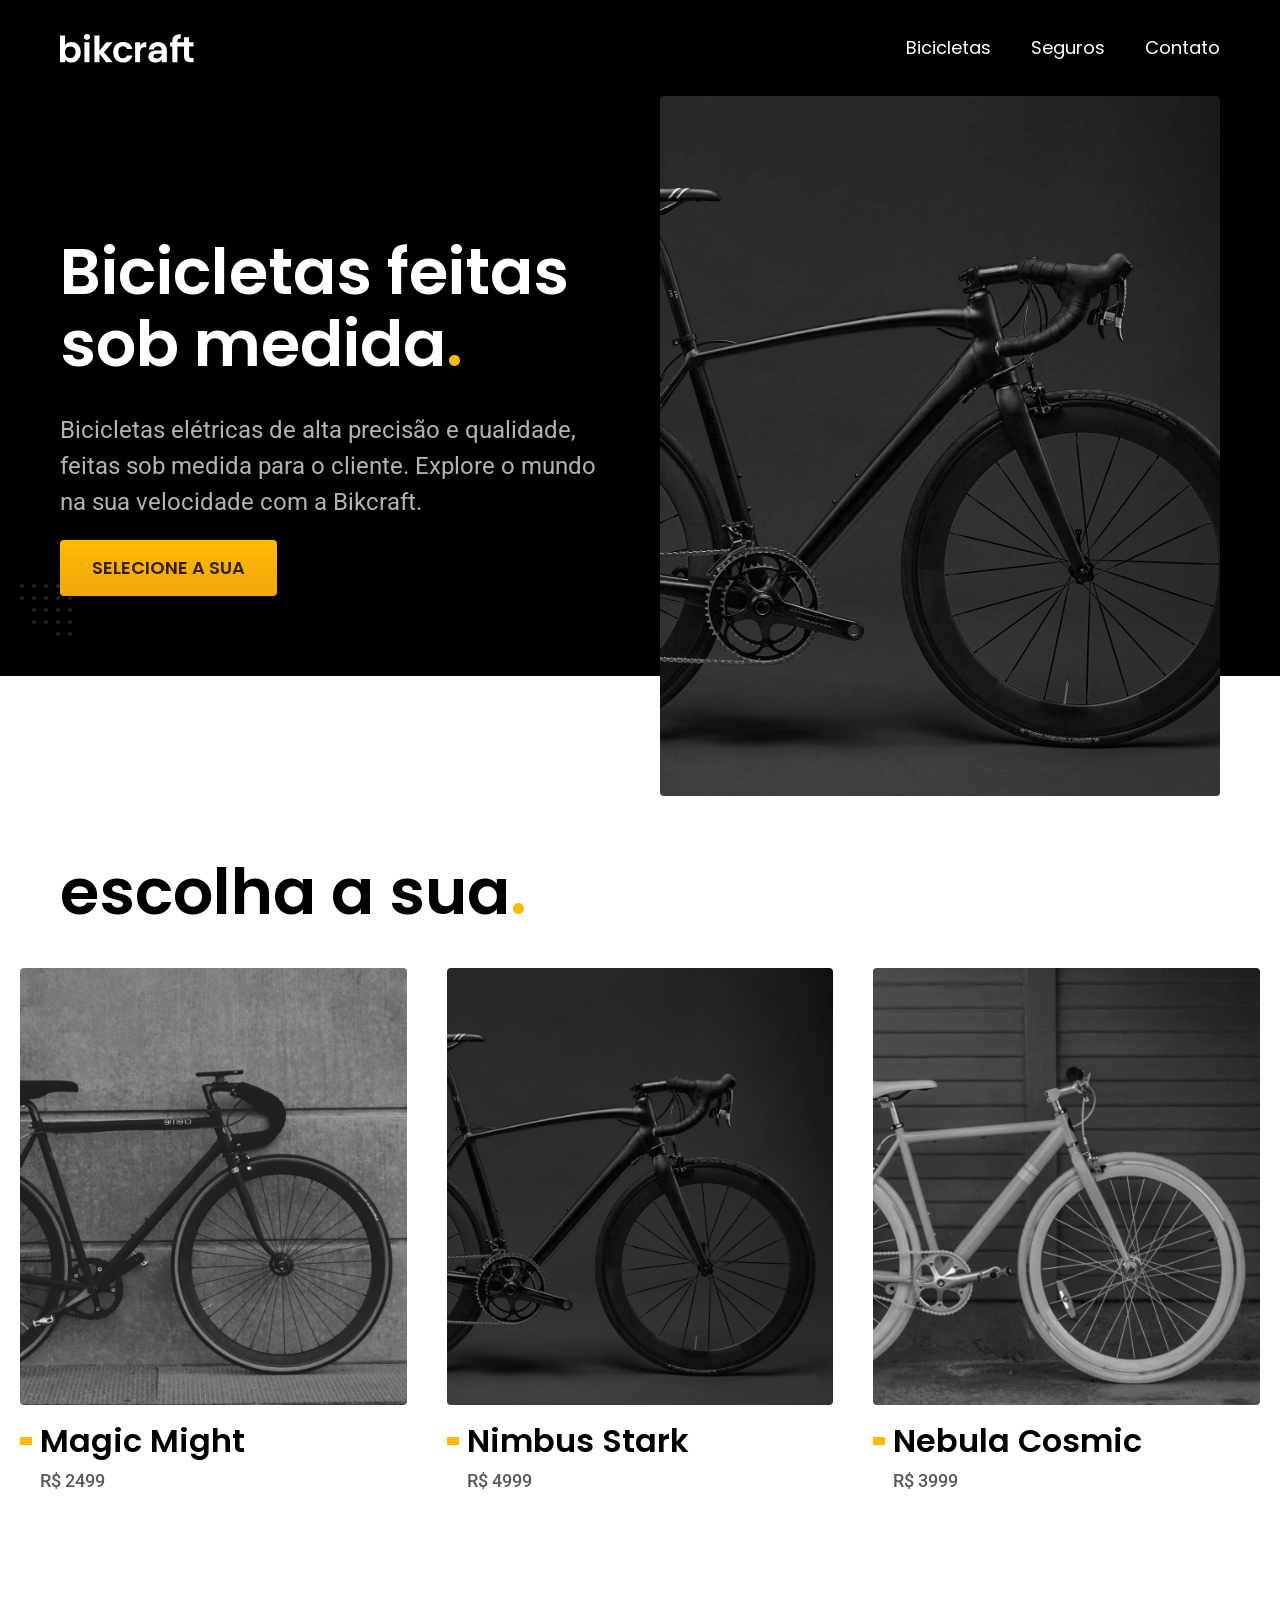
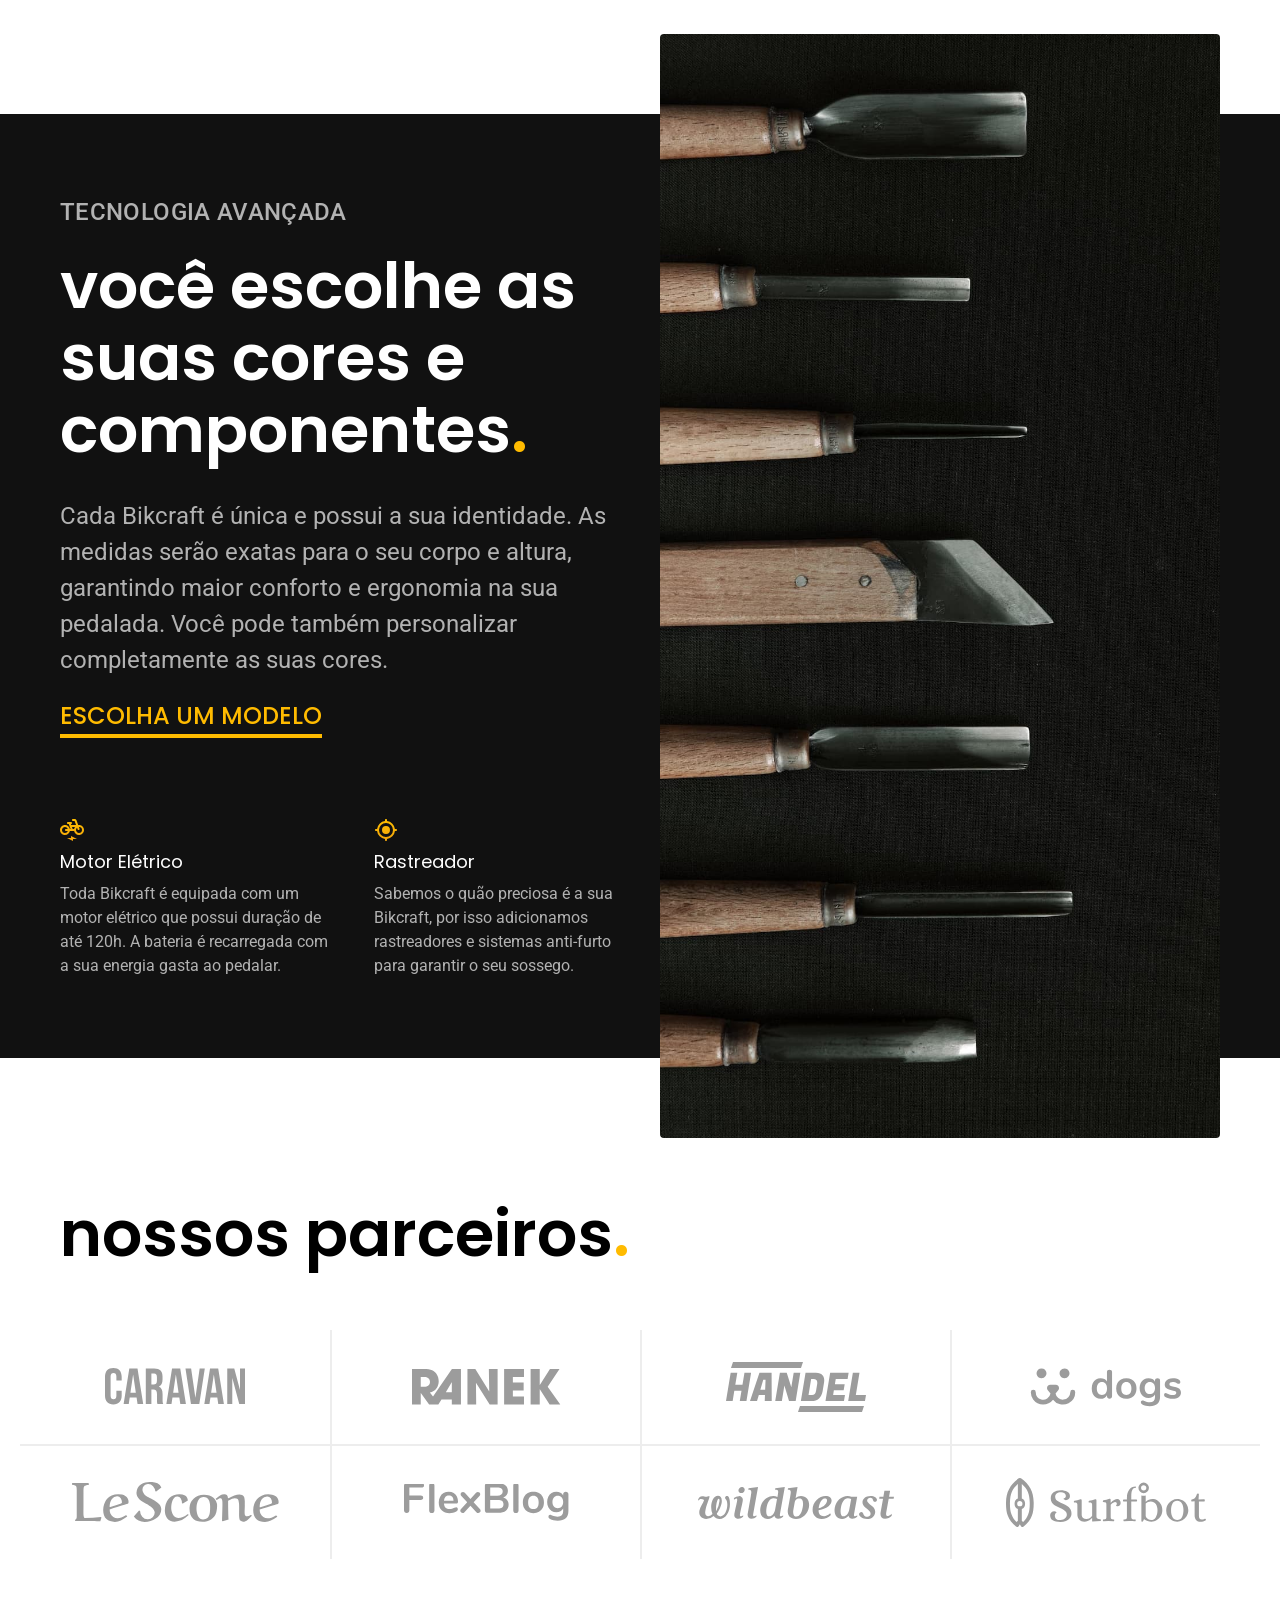
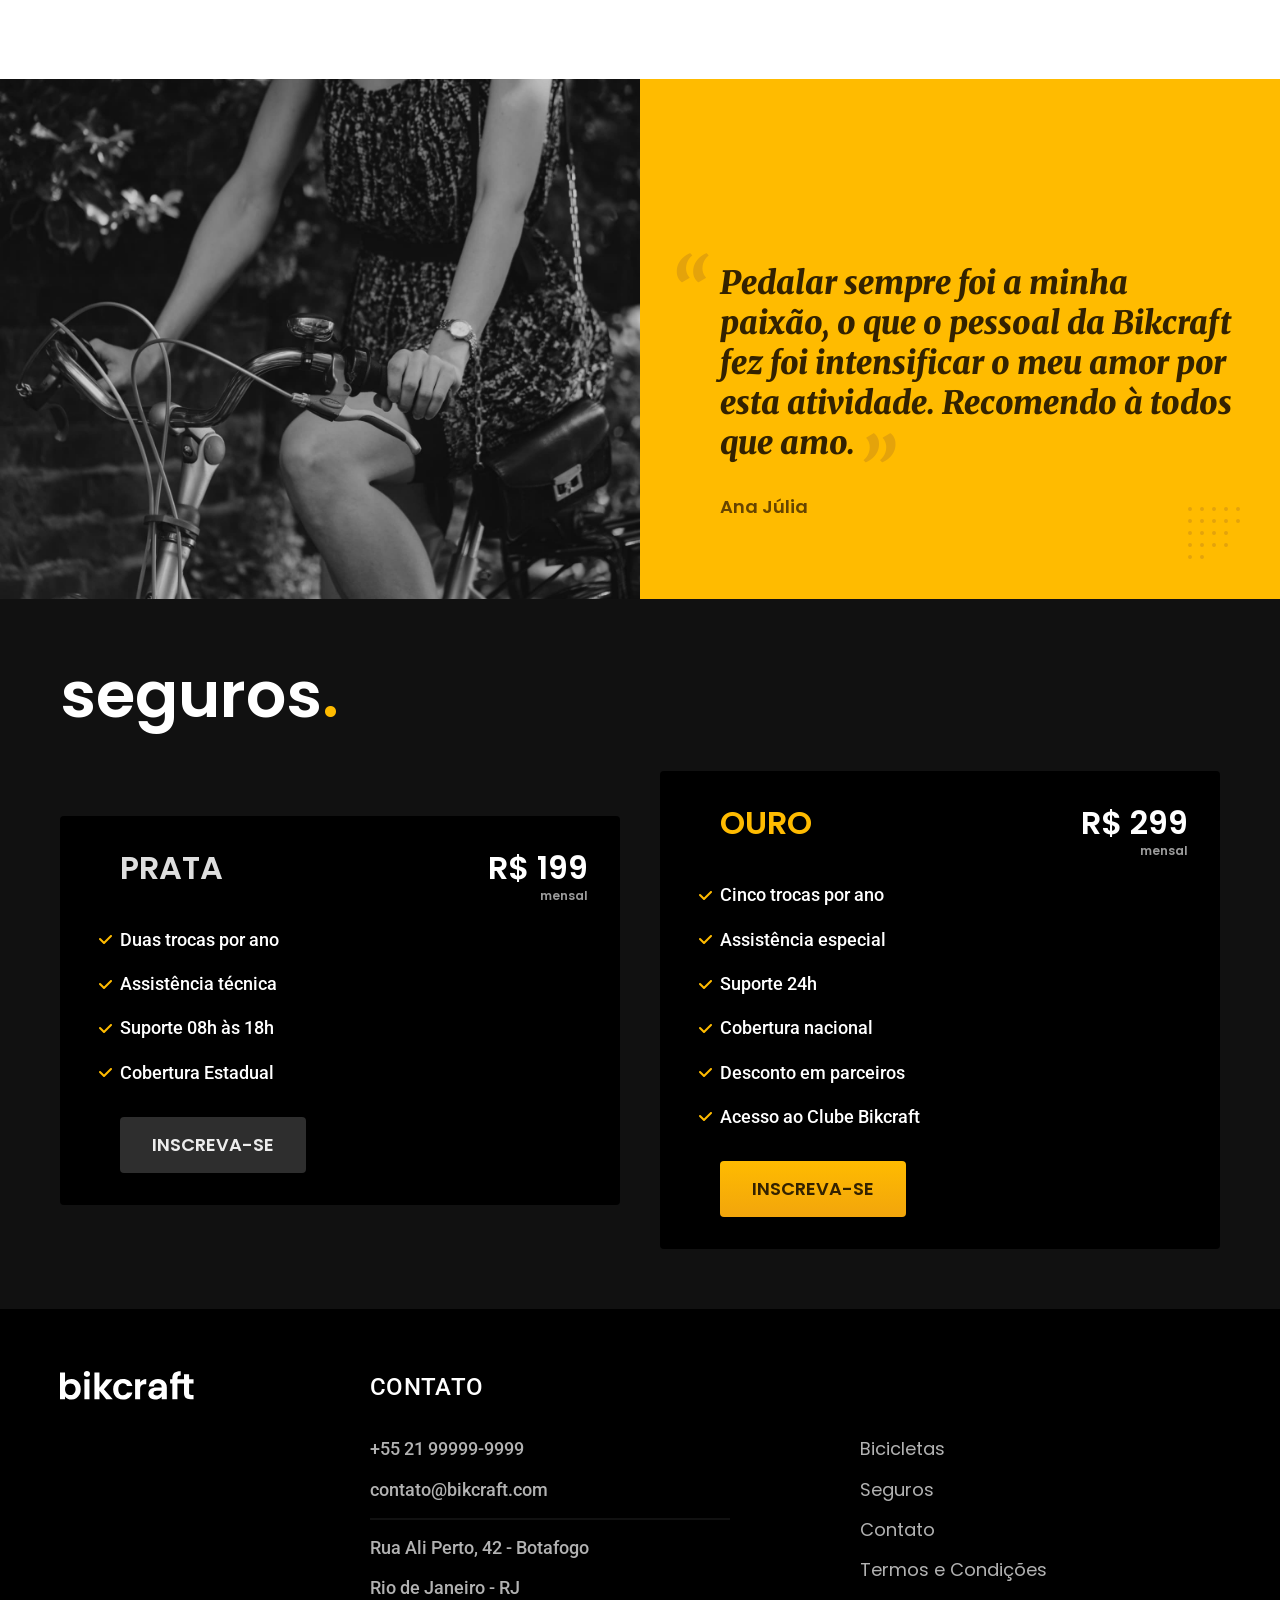
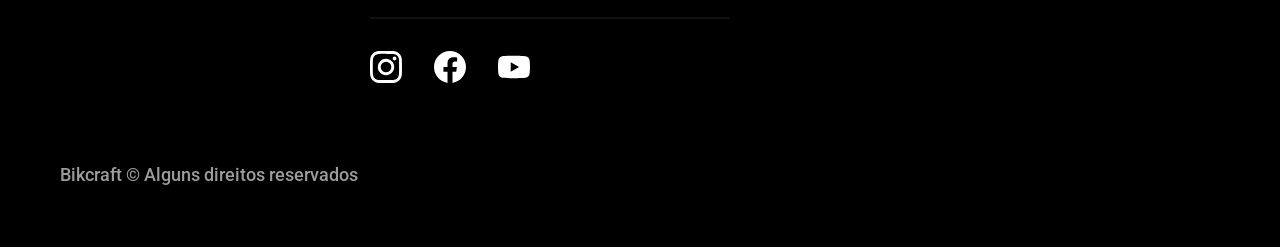
==== commit 17cd9412: "adiciona 'width' e 'heigth' as imgs do html" ====
--- a/index.html
+++ b/index.html
@@ -19,7 +19,7 @@
   <header class="header-bg">
     <div class="header container">
       <a href="./">
-        <img src="./img/bikcraft.svg" alt="Bikcraft">
+        <img src="./img/bikcraft.svg" width="136" height="32" alt="Bikcraft">
       </a>
       <nav aria-label="primaria">
         <ul class="header-menu font-1-m cor-0">
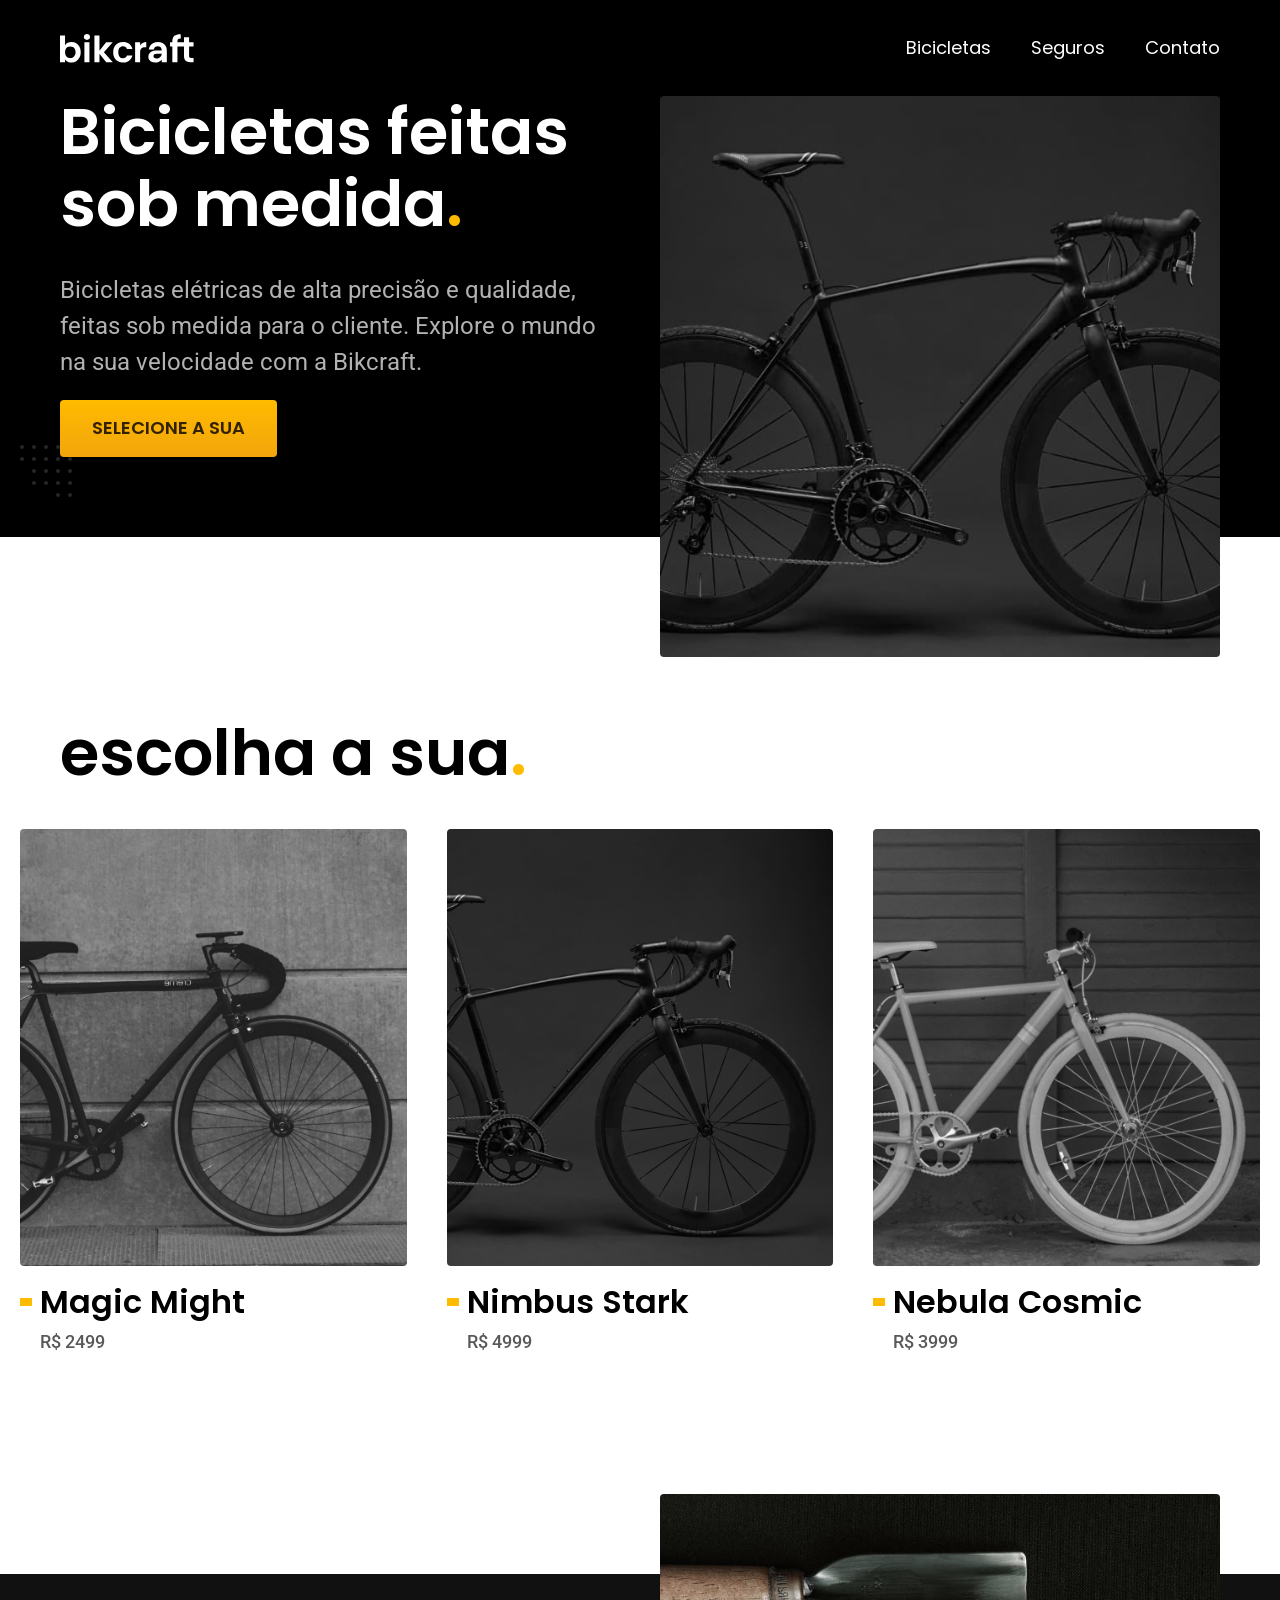
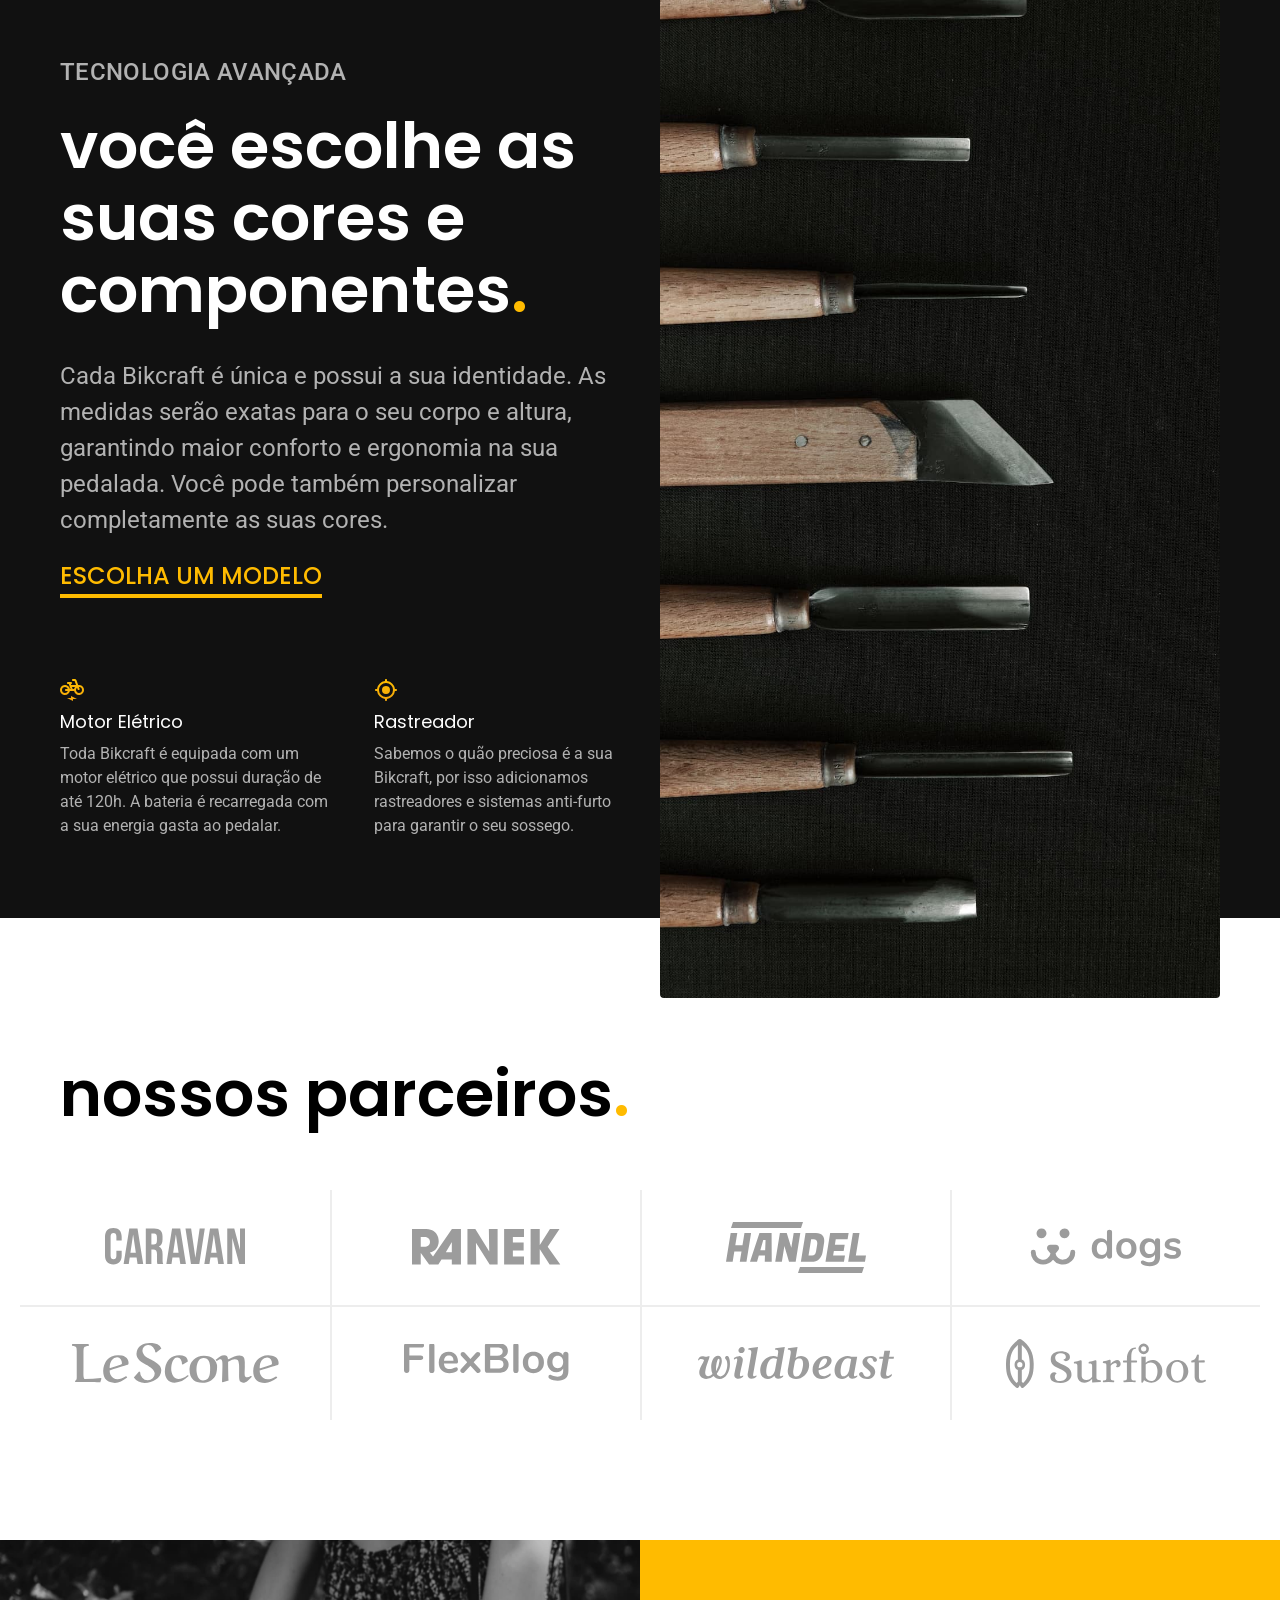
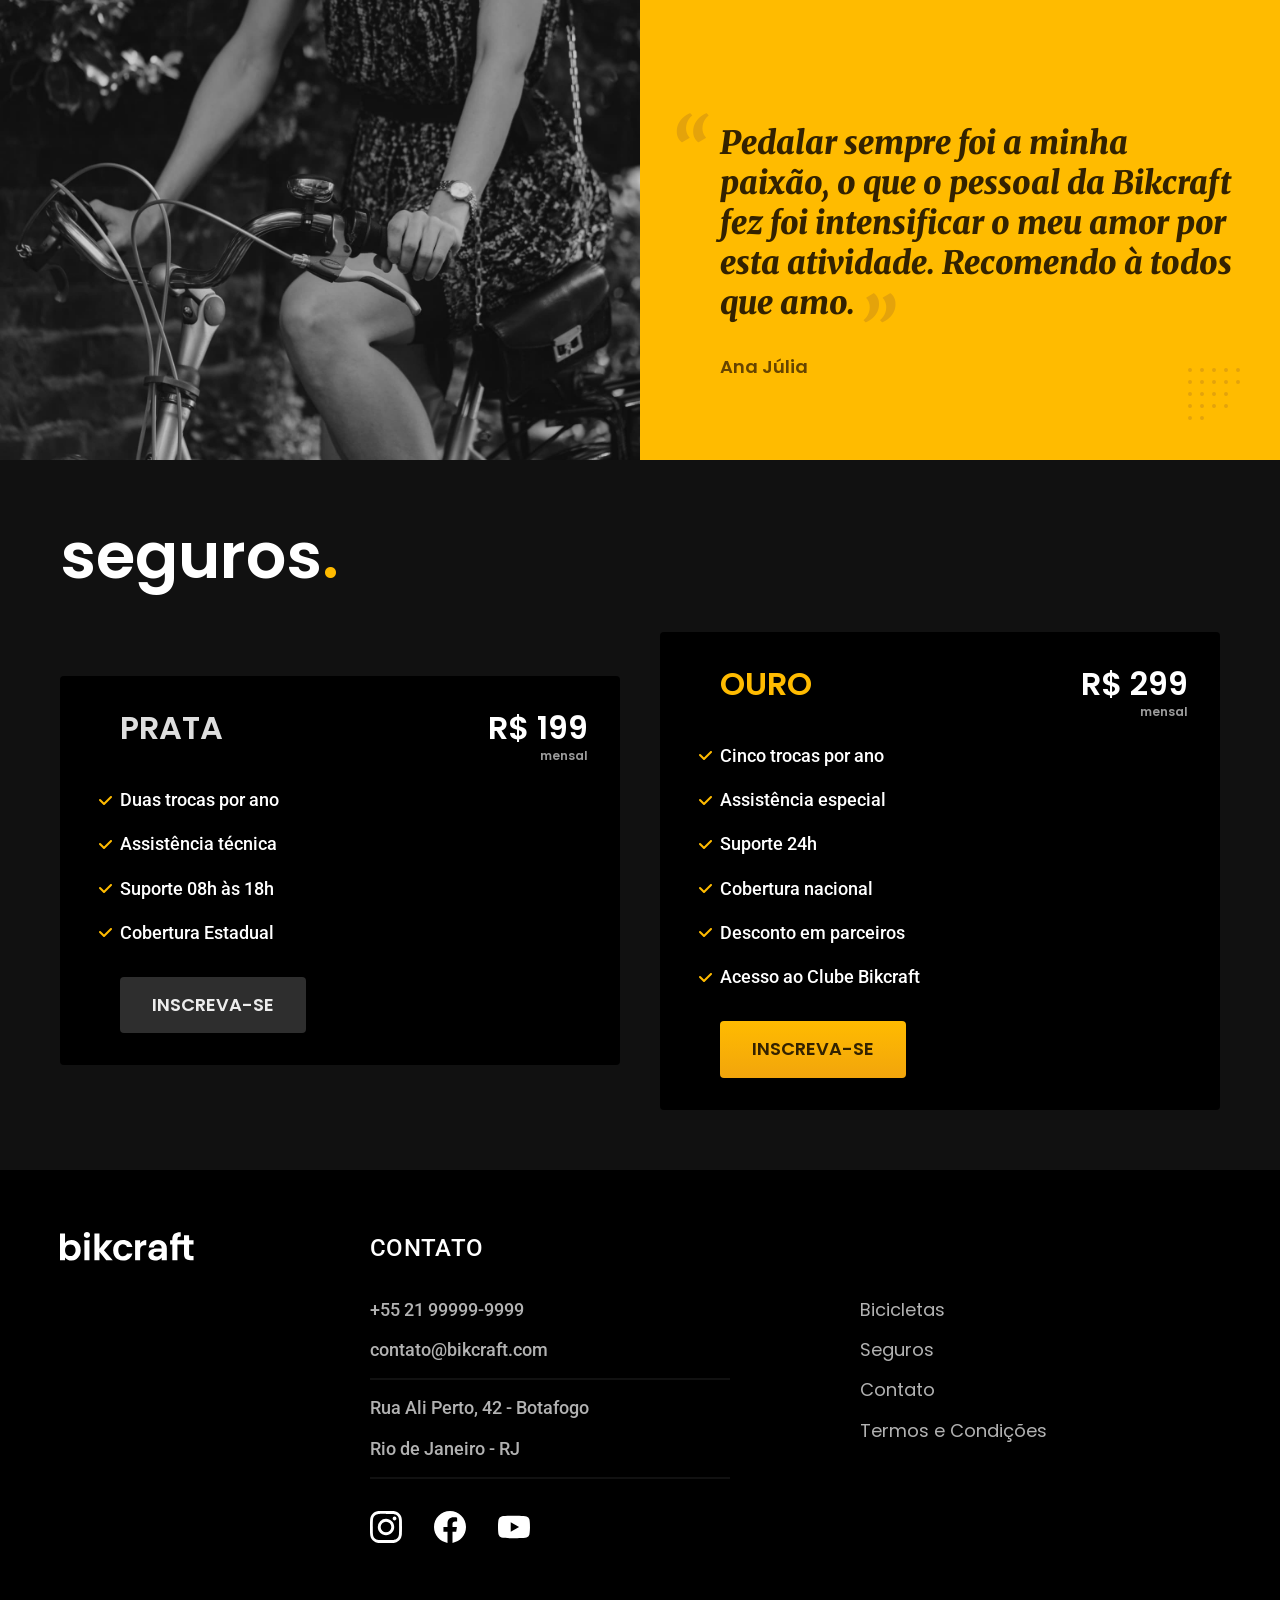
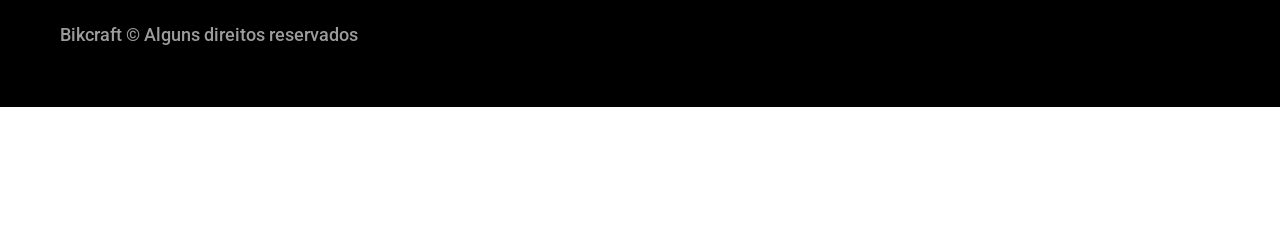
==== commit b8eff50a: "adiciona animacoes em javascript" ====
--- a/index.html
+++ b/index.html
@@ -13,6 +13,9 @@
   <link rel="preconnect" href="https://fonts.gstatic.com" crossorigin>
   <link href="https://fonts.googleapis.com/css2?family=Merriweather:ital,opsz,wght@1,18..144,900&family=Poppins:wght@400;600&family=Roboto:wght@400;500&display=swap" rel="stylesheet">
   <title>Bikcraft - Bicicletas Elétricas</title>
+  <script>
+    document.documentElement.classList.add('js')
+  </script>  
 </head>
 
 <body id="">
@@ -34,12 +37,12 @@
   <main class="introducao-bg">
     <div class="introducao container">
       <div class="introducao-conteudo">
-        <h1 class="font-1-xxl cor-0">Bicicletas feitas sob medida<span>.</span></h1>
-        <p class="font-2-l cor-5">Bicicletas elétricas de alta precisão e qualidade, feitas sob medida para o cliente. Explore o mundo na sua
+        <h1 class="font-1-xxl cor-0 fadeInDown" data-anime="200">Bicicletas feitas sob medida<span>.</span></h1>
+        <p class="font-2-l cor-5 fadeInDown" data-anime="400">Bicicletas elétricas de alta precisão e qualidade, feitas sob medida para o cliente. Explore o mundo na sua
           velocidade com a Bikcraft.</p>
-        <a class="botao" href="./bicicletas.html">Selecione a sua</a>
-      </div>
-      <picture>
+        <a class="botao fadeInDown" href="./bicicletas.html" data-anime="600">Selecione a sua</a>
+      </div>
+      <picture class="fadeInDown" data-anime="800">
         <source media="(max-width: 800px)" srcset="./img/bicicletas/nimbus.jpg">
         <img src="./img/fotos/introducao.jpg" width="1280" height="1600" alt="Bicicleta Elétrica Preta.">
       </picture>
@@ -143,7 +146,7 @@
           <li>Suporte 08h às 18h</li>
           <li>Cobertura Estadual</li>
         </ul>
-        <a class="botao secundario" href="./orcamento.html">Inscreva-se</a>
+        <a class="botao secundario" href="./orcamento.html?tipo=seguro&produto=prata">Inscreva-se</a>
       </div>
       <div class="seguros-item">
         <h3 class="font-1-xl cor-p1">OURO</h3>
@@ -156,7 +159,7 @@
           <li>Desconto em parceiros</li>
           <li>Acesso ao Clube Bikcraft</li>
         </ul>
-        <a class="botao" href="./orcamento.html">Inscreva-se</a>
+        <a class="botao" href="./orcamento.html?tipo=seguro&produto=ouro">Inscreva-se</a>
       </div>
     </div>
   </article>
@@ -197,6 +200,9 @@
       <p class="footer-copy font-2-m cor-6">Bikcraft © Alguns direitos reservados</p>
     </div>
   </footer>
+
+  <script src="./js/plugins/simple-anime.js"></script>
+  <script src="./js/script.js"></script>
 </body>
 
 </html>
--- a/css/style.css
+++ b/css/style.css
@@ -1,6 +1,7 @@
 @import url(./global/global.css);
 @import url(./utilidades/tipografia.css);
 @import url(./utilidades/cores.css);
+@import url(./utilidades/animacao.css);
 
 @import url(./global/header.css);
 @import url(./global/footer.css);
--- a/css/style.css
+++ b/css/style.css
@@ -1,6 +1,7 @@
 @import url(./global/global.css);
 @import url(./utilidades/tipografia.css);
 @import url(./utilidades/cores.css);
+@import url(./utilidades/animacao.css);
 
 @import url(./global/header.css);
 @import url(./global/footer.css);
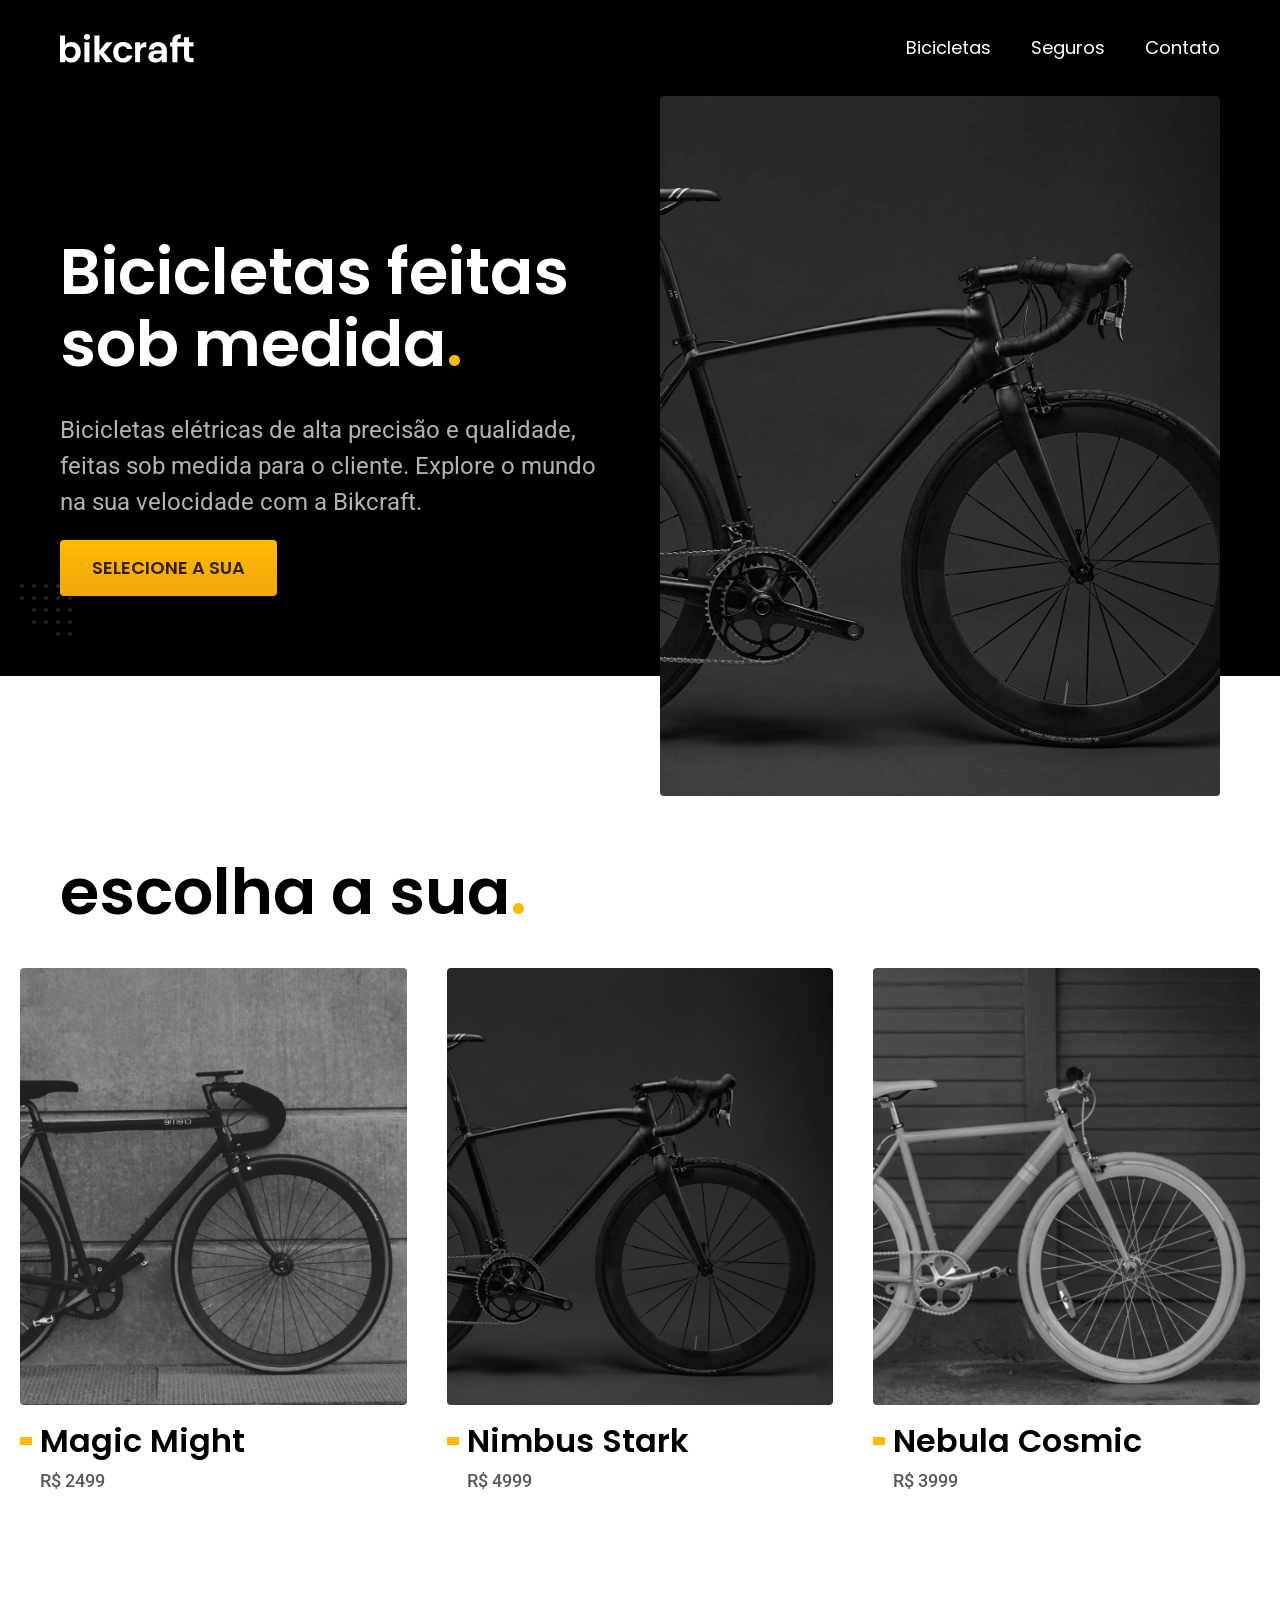
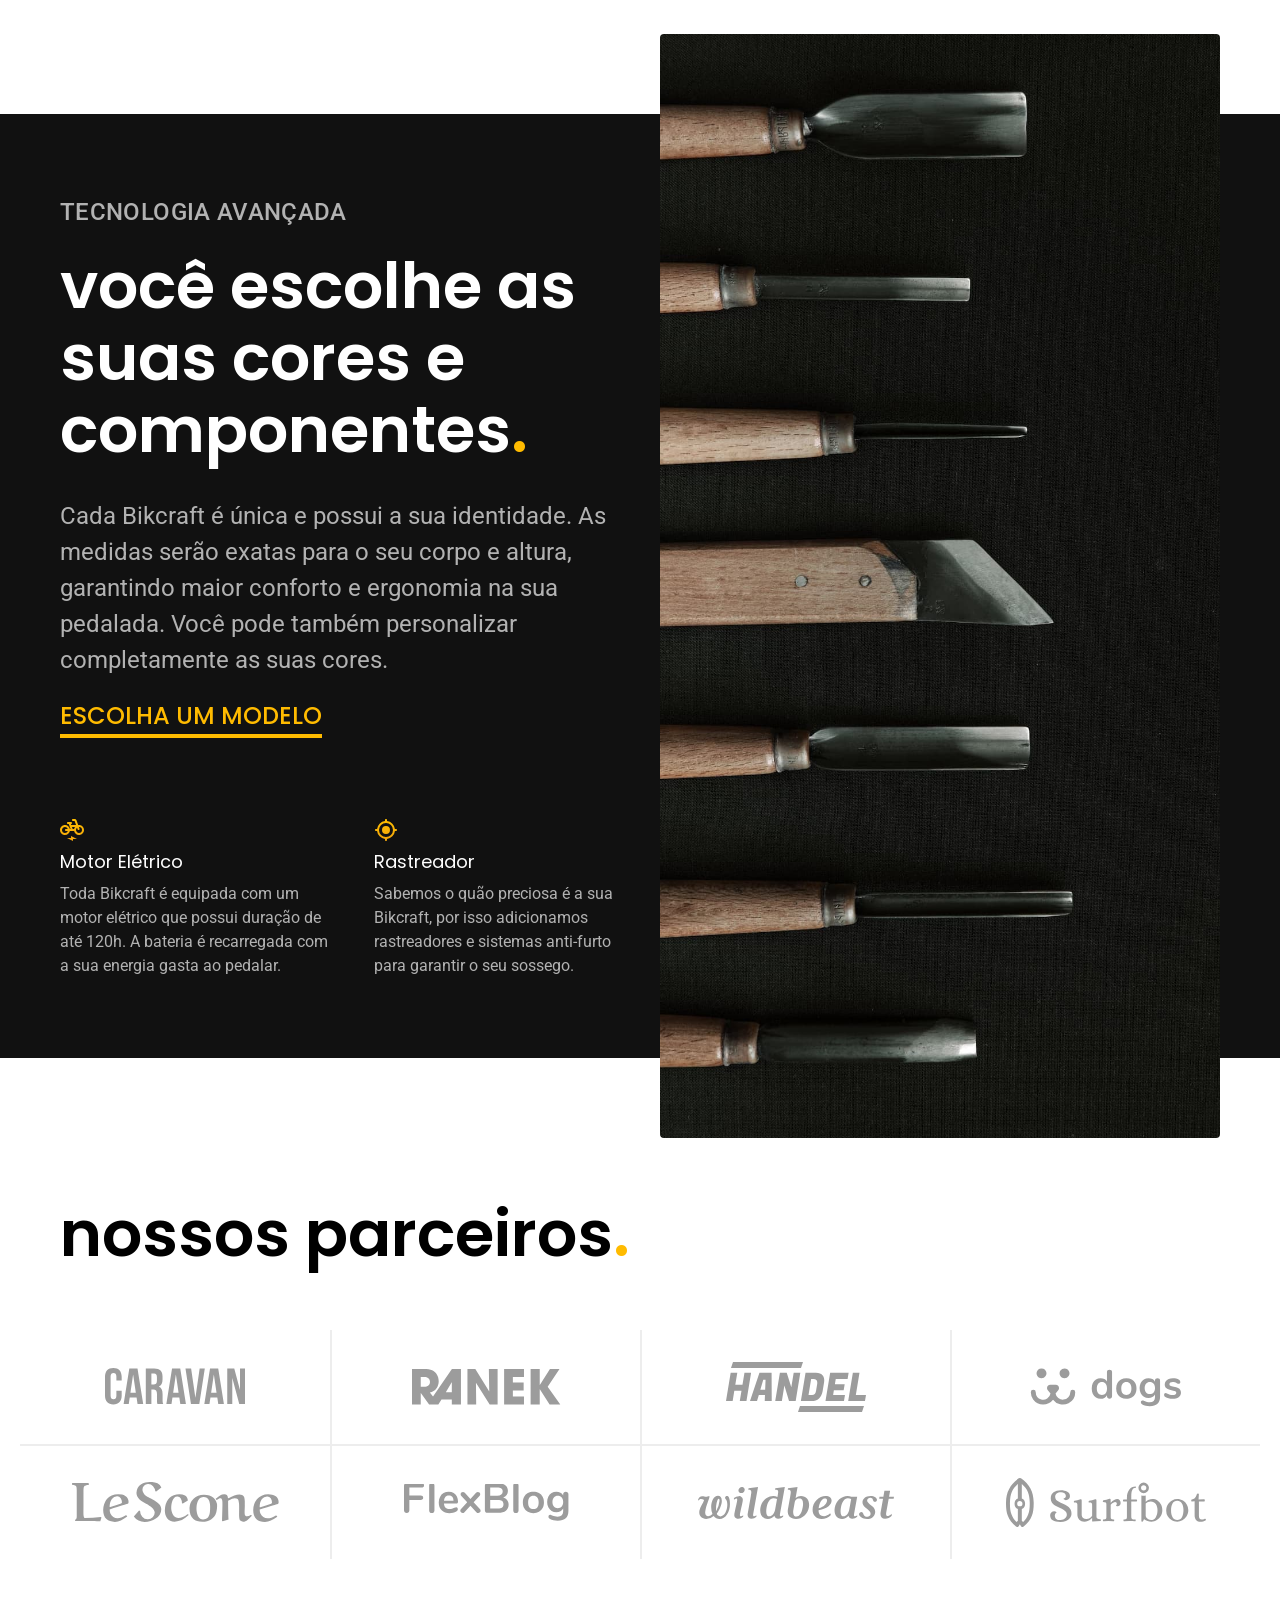
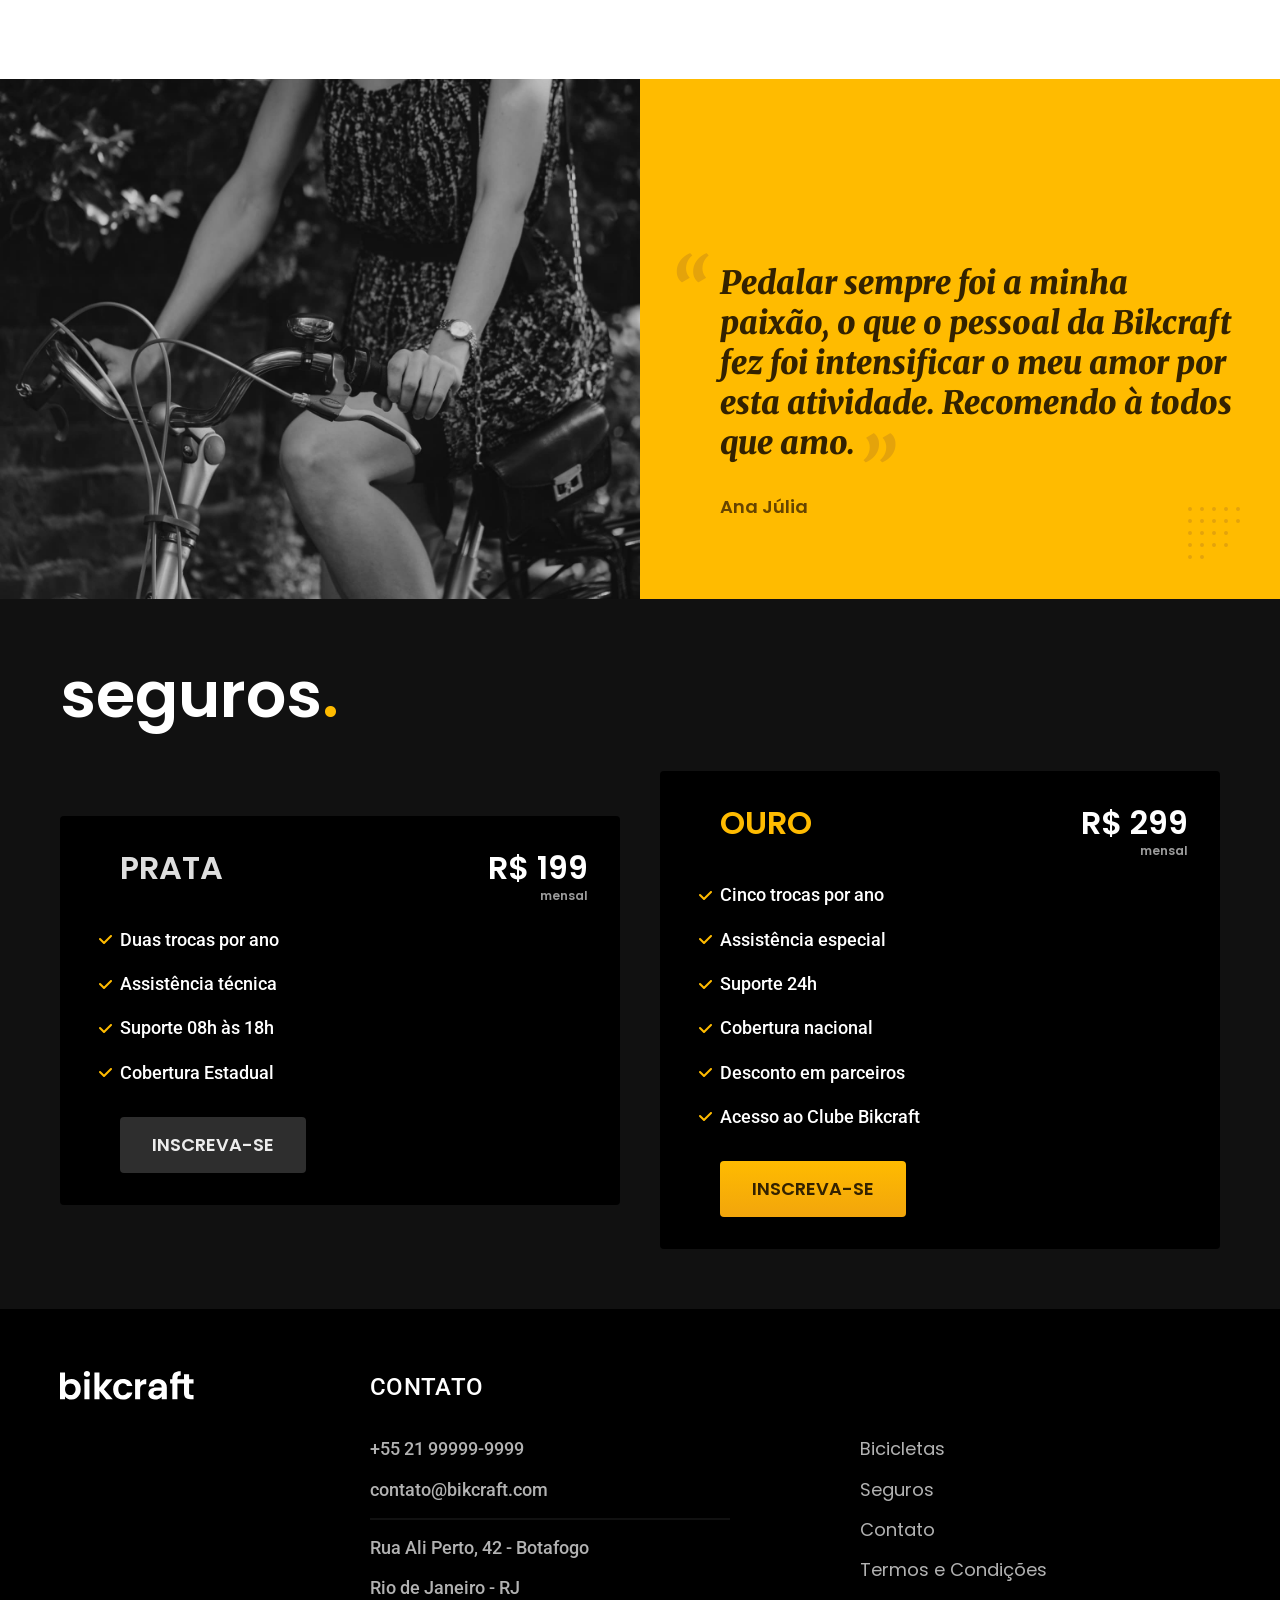
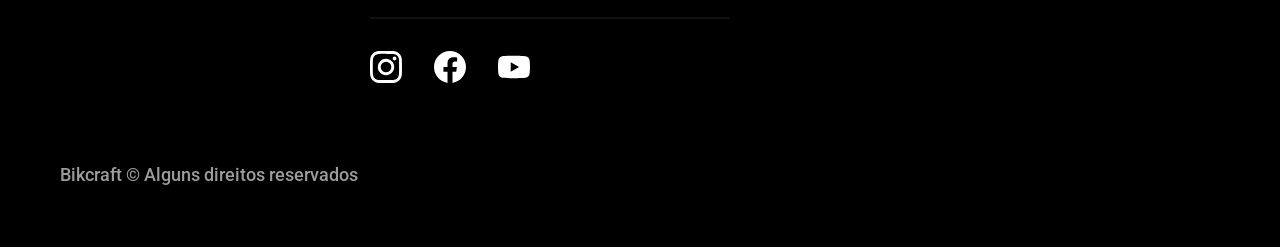
==== commit 81704dd1: "otimizado para producao" ====
--- a/index.html
+++ b/index.html
@@ -5,9 +5,11 @@
   <meta charset="UTF-8">
   <meta name="viewport" content="width=device-width, initial-scale=1.0">
   <meta name="description" content="Bicicletas elétricas de alta precisão e qualidade,  feitas sob medida para o cliente. Explore o mundo na sua velocidade com a Bikcraft.">
+  <!-- Favicon -->
+  <link rel="shortcut icon" href="./favicon.svg" type="image/svg+xml">
   <!-- Estilos -->
-  <link rel="preload" href="./css/style.css" as="style">
-  <link rel="stylesheet" href="./css/style.css">
+  <link rel="preload" href="./css/style.min.css" as="style">
+  <link rel="stylesheet" href="./css/style.min.css">
   <!-- Fontes -->
   <link rel="preconnect" href="https://fonts.googleapis.com">
   <link rel="preconnect" href="https://fonts.gstatic.com" crossorigin>
@@ -15,7 +17,7 @@
   <title>Bikcraft - Bicicletas Elétricas</title>
   <script>
     document.documentElement.classList.add('js')
-  </script>  
+  </script>
 </head>
 
 <body id="">
--- a/css/style.min.css
+++ b/css/style.min.css
@@ -0,0 +1 @@
+body{margin:0;font-family:Arial,Helvetica,sans-serif}blockquote,dd,h1,h2,h3,h4,p,ul{margin:0}ul{padding:0;list-style:none}a{text-decoration:none;color:inherit}img{max-width:100%;height:auto;display:block}img[src$=".jpg"]{border-radius:4px}.font-1-xs{font:600 0.75rem/1.35 Poppins,sans-serif}.font-2-xs{font:400 0.875rem/1.5 Roboto,sans-serif}.font-1-s{font:400 1rem/1.5 Poppins,sans-serif}.font-2-s{font:400 1rem/1.5 Roboto,sans-serif}.font-1-m,.font-1-m-b{font:400 1.125rem/1.35 Poppins,sans-serif}.font-1-m-b{font-weight:600}.font-2-m{font:500 1.125rem/1.35 Roboto,sans-serif}.font-1-l{font:400 1.5rem/1.5 Poppins,sans-serif}.font-2-l,.font-2-l-b{font:400 1.5rem/1.5 Roboto,sans-serif}.font-2-l-b{font-weight:500;letter-spacing:.015em;text-transform:uppercase}.font-1-xl{font:600 2rem/1.25 Poppins,sans-serif}.font-2-xl{font:500 2rem/1.25 Roboto,sans-serif}.font-1-xxl{font:600 4rem/1.125 Poppins,sans-serif}@media (max-width:1200px){.font-1-xxl{font-size:3rem}.font-2-l{font-size:1.125rem}.font-2-l-b{font-size:1.125rem}}@media (max-width:800px){.font-1-xxl{font-size:2rem}.font-1-xl,.font-2-xl{font-size:1.5rem}}:root{--cor0:#ffffff;--cor1:#f7f7f7;--cor2:#ededed;--cor3:#dedede;--cor4:#cccccc;--cor5:#b2b2b2;--cor6:#9c9c9c;--cor7:#717171;--cor8:#595959;--cor9:#404040;--cor10:#2e2e2e;--cor11:#111111;--cor12:#000000;--cor-p1:#ffbb00;--cor-p2:#e4a30b;--cor-p3:#a66f00;--cor-p4:#664400;--cor-p5:#332200}.cor-0{color:var(--cor0)}.cor-1{color:var(--cor1)}.cor-3{color:var(--cor3)}.cor-4{color:var(--cor4)}.cor-5{color:var(--cor5)}.cor-6{color:var(--cor6)}.cor-7{color:var(--cor7)}.cor-8{color:var(--cor8)}.cor-9{color:var(--cor9)}.cor-10{color:var(--cor10)}.cor-11{color:var(--cor11)}.cor-12{color:var(--cor12)}.cor-p1{color:var(--cor-p1)}.cor-p2{color:var(--cor-p2)}.cor-p3{color:var(--cor-p3)}.cor-p4{color:var(--cor-p4)}.cor-p5{color:var(--cor-p5)}.js .fadeInDown{transform:translate3d(0,-20px,0)}.js .fadeInUp{transform:translate3d(0,20px,0)}.js .fadeInRight{transform:translate3d(20px,0,0)}.js .fadeInLeft{transform:translate3d(-20px,0,0)}.js [data-anime]{opacity:0}.js .anime{opacity:1;transform:none;transition:transform .8s,opacity .8s}.header-bg{background-color:var(--cor12)}.header{display:flex;flex-wrap:wrap;gap:20px;justify-content:space-between;align-items:center;padding-top:20px;padding-bottom:20px}.header-menu{display:flex;flex-wrap:wrap;gap:40px}.header-menu a{display:inline-block;padding:16px 0;position:relative}.header-menu a::after{content:"";display:block;height:2px;width:0;background:var(--cor0);margin-top:4px;transition:.3s;position:absolute}.header-menu a.ativo::after,.header-menu a:hover:after{width:100%}@media (max-width:800px){.header-menu{gap:20px}.header-menu a{background:var(--cor11);padding:12px 16px;border-radius:4px}.header-menu a:hover{background:var(--cor10)}.header-menu a::after{display:none}}@media (max-width:600px){.header-menu{gap:12px}.header-menu a{padding:8px 12px}}.footer-bg{background-color:var(--cor12)}.footer{display:grid;grid-template-columns:3fr 5fr 4fr;gap:40px;padding-top:60px;padding-bottom:60px}.footer h3,.footer-contato ul{margin-bottom:32px}.footer-contato li:nth-child(2n):after{content:"";display:block;max-width:360px;height:2px;background:var(--cor11);margin-top:16px}.footer li{margin-bottom:16px}.footer-redes{display:flex;gap:32px}.footer a:hover{color:var(--cor0)}.footer-copy{grid-column:1/-1;margin-top:40px}@media(max-width:800px){.footer>img{display:none}.footer{grid-template-columns:1fr 1fr}}@media(max-width:600px){.footer{grid-template-columns:1fr;gap:60px}.footer-copy{margin-top:0}}.container{box-sizing:border-box;max-width:1200px;padding-left:20px;padding-right:20px;margin-left:auto;margin-right:auto}.botao{display:inline-block;padding:16px 32px;background:linear-gradient(#fb0,#f2a50c);border-radius:4px;box-shadow:0 1px 2px rgba(0,0,0,.1);text-transform:uppercase;color:var(--cor-p5);font:600 1.125rem/1.35 Poppins,sans-serif;max-width:max-content;border:none;cursor:pointer}.botao:hover{background:linear-gradient(#ffb60d,#e59317)}.botao.secundario{background:var(--cor10);color:var(--cor2)}.botao.secundario:hover{background:var(--cor9)}.botao.seta{display:flex;align-items:center}.botao.seta::after{content:"";display:inline-block;width:18px;height:10px;margin-left:12px;background:url(../img/icones/seta.svg);transition:transform .2s}.botao.seta:hover::after{transform:translateX(4px)}.link{display:inline-block;color:var(--cor-p1);font:500 1.5rem/1.5 Poppins,sans-serif;text-transform:uppercase}.link::after{content:"";display:block;width:100%;height:4px;background-color:currentColor}.link:hover{color:var(--cor0)}.titulo-bg{padding-top:60px;padding-bottom:60px;background-color:var(--cor11)}.titulo{background:url(../img/dec/top-right.svg) no-repeat top right 20px}.titulo p{margin-bottom:4px}@media (max-width:800px){.titulo{padding-top:40px;padding-bottom:40px}.titulo p{font-size:1rem;text-transform:lowercase;font-weight:400}}@media (max-width:600px){.botao a{padding:12px 16px;font-size:1rem}}.form{display:grid;grid-template-columns:1fr 1fr;gap:20px}.form label{display:block;font:400 1rem/1.5 Poppins,sans-serif;margin-bottom:4px}.form .col-2{grid-column:span 2}.form input[type=email],.form input[type=text],.form textarea{font:400 1rem/1.5 Roboto,sans-serif;background:var(--cor1);border:1px solid var(--cor2);padding:12px;border-radius:4px;width:100%;box-sizing:border-box}.form input[type=email]:focus,.form input[type=text]:focus,.form textarea:focus{outline:0;border-color:var(--cor-p1);background:var(--cor0);box-shadow:0 0 0 2px #fea}@media (max-width:600px){.form{grid-template-columns:1fr}.form .col-2{grid-column:1}}.introducao-bg{background:var(--cor12) url(../img/dec/bottom-left.svg) no-repeat bottom 160px left 20px;box-shadow:inset 0 -120px var(--cor0)}.introducao{display:grid;grid-template-columns:1fr 1fr;gap:0 40px}.introducao-conteudo{align-self:end;padding-bottom:200px}.introducao img{width:100%;height:100%;object-fit:cover}.introducao h1{margin-bottom:32px}.introducao h1 span{color:var(--cor-p1)}.introducao p{margin-bottom:20px}@media (max-width:800px){.introducao-bg{background:var(--cor11);padding-top:40px;box-shadow:inset 0 -60px var(--cor0)}.introducao{grid-template-columns:1fr;gap:32px}.introducao-conteudo{padding-bottom:0}.introducao img{height:300px;width:100%}}.tecnologia-bg{background-color:var(--cor11);box-shadow:inset 0 80px var(--cor0),inset 0 -80px var(--cor0)}.tecnologia{display:grid;grid-template-columns:1fr 1fr;gap:40px}.tecnologia-imagem img{width:100%;height:100%;object-fit:cover;object-position:left}.tecnologia-conteudo{padding-top:160px;padding-bottom:160px}.tecnologia-conteudo>span{display:block;margin-bottom:20px}.tecnologia-conteudo h2{margin-bottom:32px}.tecnologia-conteudo>p{margin-bottom:20px}.tecnologia a{margin-bottom:80px}.tecnologia-vantagens{display:flex;gap:40px}.tecnologia-vantagens h3{margin-bottom:8px;width:max-content}.tecnologia-vantagens img{width:24px;margin-bottom:8px}@media (max-width:800px){.tecnologia-bg{box-shadow:initial}.tecnologia{grid-template-columns:1fr}.tecnologia-conteudo{padding-top:60px;padding-bottom:60px}.tecnologia-imagem{display:none}.tecnologia a{margin-bottom:60px}}@media (max-width:600px){.tecnologia-vantagens{flex-direction:column}}.parceiros{padding-top:60px;padding-bottom:120px}.parceiros h2{margin-bottom:60px}.parceiros ul{padding:0 20px;max-width:1400px;display:grid;grid-template-columns:repeat(4,1fr);margin:0 auto}.parceiros li{display:flex;padding:32px;border-left:2px solid var(--cor2)}.parceiros img{margin:auto}.parceiros li:first-child,.parceiros li:nth-child(5){border-left:none}.parceiros li:nth-child(n+5){border-top:2px solid var(--cor2)}@media (max-width:800px){.parceiros{padding-bottom:60px}.parceiros li{padding-bottom:20px}.parceiros h2{margin-bottom:20px}.parceiros ul{grid-template-columns:repeat(2,1fr)}.parceiros li:nth-child(n+3){border-top:2px solid var(--cor2)}.parceiros li:nth-child(odd){border-left:none}}.depoimento{display:grid;grid-template-columns:1fr 1fr;background-color:var(--cor-p1);overflow:hidden}.depoimento img{border-radius:0;width:100%;height:100%;object-fit:cover}.depoimento-conteudo{padding:40px 40px 80px 80px;align-self:end;background:url(../img/dec/bottom-right-p.svg) no-repeat bottom 40px right 40px}.depoimento-conteudo p{max-width:32ch;font-family:Merriweather,serif;font-style:italic;font-weight:900;margin-bottom:32px;position:relative}.depoimento p::after,.depoimento p::before{font-size:5rem;color:var(--cor-p2);position:absolute}.depoimento p::before{content:"“";left:-50px;top:-20px}.depoimento p::after{content:"”"}@media (min-width:1200px){.depoimento img{max-height:520px}}@media (max-width:800px){.depoimento{grid-template-columns:1fr;text-align:center}.depoimento img{max-height:200px}.depoimento-conteudo{padding:40px 20px;justify-self:center}}.bicicletas-lista{padding:60px 0 120px 0}.bicicletas-lista h2{margin-bottom:40px}.bicicletas-lista ul{display:flex;gap:40px;padding:0 20px 20px 20px;max-width:1400px;margin:0 auto;overflow-x:auto}#bicicleta .bicicletas-lista ul{padding:0 0 20px 0}.bicicletas-lista li{flex:1;min-width:280px}.bicicletas-lista a{display:block}.bicicletas-lista img{margin-bottom:16px}.bicicletas-lista h3{display:flex;align-items:center;margin-bottom:8px}.bicicletas-lista h3::before{content:"";background-color:var(--cor-p1);transition:width .2s;height:8px;width:12px;margin-right:8px;display:inline-block}.bicicletas-lista a:hover h3::before{width:24px}.bicicletas-lista li span{padding-left:20px}@media (max-width:800px){.bicicletas-lista{padding:60px 0}.bicicletas-lista ul{gap:20px}}.bicicletas-bg{background-image:linear-gradient(to right,var(--cor0) 30%,var(--cor11) 0)}.bicicletas{display:grid;grid-template-columns:1fr 1fr;gap:40px;padding-top:60px;padding-bottom:60px;background:url(../img/dec/top-right.svg) no-repeat top 40px right 20px}.bicicletas-imagem{display:grid}.bicicletas-imagem img{grid-area:1/1}.bicicletas-imagem span{grid-area:1/1;place-self:start end;margin-top:20px;background:var(--cor12);display:inline-block;padding:8px 16px 8px 8px;border-radius:4px 0 0 4px}.bicicletas-conteudo{display:grid;grid-template-columns:1fr auto;align-content:start}.bicicletas h2,.bicicletas p{grid-column:1/-1}.bicicletas h2{margin-bottom:20px}.bicicletas h2::before{content:"";display:block;width:12px;height:8px;background-color:var(--cor-p1);margin-bottom:8px}.bicicletas p{margin-bottom:32px}.bicicletas a{place-self:end}.bicicletas li{display:flex;align-items:center}.bicicletas ul{display:grid;gap:16px}.bicicletas-conteudo img{width:24px;margin-right:8px}@media (max-width:800px){.bicicletas-bg{background:var(--cor11)}.bicicletas{grid-template-columns:1fr;gap:20px;padding-top:40px;padding-bottom:40px}}@media (max-width:600px){.bicicletas-conteudo{grid-template-columns:1fr}.bicicletas ul{font-size:1rem;grid-template-columns:1fr 1fr;margin-bottom:32px}.bicicletas a{place-self:start}}.bicicleta{display:grid;grid-template-columns:1fr 1fr;align-items:start;gap:40px;padding-top:60px;padding-bottom:60px}#bicicleta .titulo p{text-transform:uppercase}.bicicleta-imagens{display:flex;flex-wrap:wrap;gap:20px}.bicicleta-imagens img{flex:1;min-width:200px}.bicicleta-imagens img:first-child{min-width:100%}.bicicleta-conteudo>p{margin-bottom:32px}.bicicleta-comprar{display:grid;grid-template-columns:max-content auto;align-items:center;justify-items:start;gap:8px 12px;margin-bottom:40px}.bicicleta-comprar a{grid-row:span 2}.bicicleta-comprar span{display:flex;align-items:center;background-color:var(--cor12);gap:8px;padding:4px 8px;border-radius:4px}.bicicleta-conteudo h2{text-transform:uppercase;letter-spacing:.15em;margin-bottom:12px}.bicicleta-ficha,.bicicleta-informacoes{padding:32px;background-color:var(--cor12);border-radius:4px}.bicicleta-informacoes{display:grid;grid-template-columns:1fr 1fr;margin-bottom:40px;gap:32px}.bicicleta-informacoes img{width:24px;margin-bottom:8px}.bicicleta-informacoes h3{margin-bottom:8px}.bicicleta-ficha li{display:flex;justify-content:space-between;padding:4px 0;border-bottom:1px solid var(--cor11)}.bicicleta-ficha li:last-child{border-bottom:none}.bicicleta-ficha span{color:var(--cor6)}@media (max-width:800px){.bicicleta{grid-template-columns:1fr;padding-top:40px;padding-bottom:40px}.bicicleta-imagens{grid-row:2}}@media (max-width:400px){.bicicleta-informacoes{grid-template-columns:1fr}.bicicleta-comprar{grid-template-columns:1fr}}.seguro-bg{background-color:var(--cor11);box-shadow:inset 0 120px var(--cor0),inset 0 -120px var(--cor12)}.seguro{display:grid;grid-template-columns:1fr 1fr;gap:40px}.seguro-imagem img{width:100%;height:100%;object-fit:cover}.seguro-conteudo{padding-top:180px;padding-bottom:180px}.seguro h2{margin-bottom:32px}.seguro p{margin-bottom:20px}@media (max-width:800px){.seguro-bg{box-shadow:inset 0 -60px var(--cor12)}.seguro{grid-template-columns:1fr}.seguro-conteudo{grid-row:1;padding-top:40px;padding-bottom:0}}.seguros-bg{background:var(--cor11)}.seguros{padding-top:60px;padding-bottom:60px;display:grid;grid-template-columns:1fr 1fr;gap:40px;align-items:center}#seguros .seguros{padding-top:0}.seguros h2{grid-column:1/-1}.seguros-item{background-color:var(--cor12);padding:32px 32px 32px 60px;display:grid;grid-template-columns:1fr auto;border-radius:4px}.seguros-item h3{margin-bottom:40px}.seguros-item span{grid-column:2;display:block;text-align:right}.seguros-item ul{grid-column:1/-1;margin-bottom:32px}.seguros-item li{display:flex;align-items:center;position:relative}.seguros-item li+li{margin-top:20px}.seguros-item li::before{content:"";display:inline-block;width:13px;height:9px;background-image:url("../img/icones/lista.svg");position:absolute;left:-21px}.seguros-item a{grid-column:1/-1}@media(max-width:800px){.seguros{grid-template-columns:1fr}}.vantagens-bg{background-color:var(--cor12)}.vantagens{padding-top:120px;padding-bottom:120px}.vantagens h2{margin-bottom:60px}.vantagens ul{display:grid;grid-template-columns:repeat(auto-fit,minmax(280px,max-content));gap:40px 80px}.vantagens h3,.vantagens img{margin-bottom:8px}@media (max-width:800px){.vantagens{padding-top:60px;padding-bottom:60px}.vantagens h2{margin-bottom:40px}.vantagens ul{gap:20px}}.perguntas{padding-top:120px;padding-bottom:120px}.perguntas h2{margin-bottom:60px}.perguntas dl>div{padding:20px;border-radius:4px}.perguntas dl>div:nth-child(odd){background-color:var(--cor1)}.perguntas button{display:grid;grid-template-columns:auto 1fr auto;align-items:center;gap:8px;cursor:pointer;border:none;background:0 0;width:100%;text-align:left}.perguntas button::before{content:"";display:inline-block;width:12px;height:8px;background-color:var(--cor-p1)}.perguntas button::after{content:"";display:inline-block;width:14px;height:6px;background:url(../img/icones/seta-abrir.svg)}.perguntas button:hover::after,.perguntas button[aria-expanded=true]::after{transform:rotate(180deg)}.js .perguntas dd{display:none}.js .perguntas dd.ativa{display:block}.perguntas dd{padding-top:16px;padding-left:20px;max-width:80ch}@media (max-width:800px){.perguntas{padding-top:60px;padding-bottom:60px}.perguntas h2{margin-bottom:40px}}#contato{background:linear-gradient(var(--cor11) 600px,var(--cor1) 0)}.contato{display:grid;grid-template-columns:5fr 7fr}.contato-dados,.contato-formulario{padding:60px;box-shadow:0 1px 2px rgba(0,0,0,.1)}.contato-dados{border-radius:5px 0 0 5px;background:var(--cor12) url(../img/dec/bottom-left.svg) no-repeat bottom 20px left 20px}.contato-formulario{background:var(--cor0) url(../img/dec/bottom-right.svg) no-repeat bottom 20px right 20px;border-radius:0 5px 5px 0}.contato-dados h2{margin-bottom:60px}.contato-endereco{margin-bottom:32px;padding-left:28px;background:url(../img/icones/local.svg) no-repeat 0 2px}.contato-endereco p{margin-bottom:8px}.contato-meios a{display:block;max-width:max-content;margin-bottom:8px;padding-left:28px}.contato-meios a:hover{color:var(--cor0)}.contato-meios a:first-child{background:url(../img/icones/email.svg) no-repeat 0 2px}.contato-meios a:nth-child(2){margin-bottom:32px}.contato-meios a:nth-child(3){background:url(../img/icones/telefone.svg) no-repeat 0 2px;margin-bottom:60px}.contato-redes{display:flex;gap:32px;padding-left:28px}@media (max-width:800px){.contato{grid-template-columns:1fr}.contato-dados,.contato-formulario{padding:20px}.contato-formulario{border-radius:0 0 5px 5px}.contato-dados{border-radius:5px 5px 0 0;background:var(--cor12)}.contato-dados h2,.contato-meios a:nth-child(3){margin-bottom:32px}.contato-redes{margin-bottom:12px}}.lojas{display:grid;grid-template-columns:1fr 1fr;gap:0 40px;padding-top:120px;padding-bottom:120px}.lojas h2{grid-column:1/-1;margin-bottom:60px}.lojas img{border-radius:4px 4px 0 0}.lojas-item{border-radius:4px;background:var(--cor0);box-shadow:0 1px2px rgba(0,0,0,.1)}.lojas-conteudo{display:grid;grid-template-columns:1fr 1fr;gap:32px 16px;padding:32px}.lojas-conteudo h3,.lojas-tempo{grid-column:1/-1}.lojas-dados{display:grid;gap:8px;border-left:2px solid var(--cor2);padding-left:12px}.lojas-tempo{display:flex;align-items:center;gap:8px}@media (max-width:800px){.lojas{gap:20px;padding-top:60px;padding-bottom:60px}.lojas h2{margin-bottom:32px}.lojas-conteudo{grid-template-columns:1fr}}@media (max-width:600px){.lojas{grid-template-columns:1fr}}#orcamento{background:linear-gradient(var(--cor11) 600px,var(--cor1) 0)}.orcamento{display:grid;grid-template-columns:5fr 7fr;padding-bottom:120px}.orcamento h2{display:flex;align-items:center;text-transform:uppercase;position:relative}.orcamento h2::before{content:"";display:inline-block;width:4px;height:8px;background-color:var(--cor-p1);position:absolute;left:-12px}.orcamento-dados,.orcamento-produto{padding:60px;box-shadow:0 1px 2px rgba(0,0,0,.1)}.orcamento-produto{border-radius:5px 0 0 5px;background:var(--cor12) url(../img/dec/bottom-left.svg) no-repeat bottom 20px left 20px;display:grid;grid-template-columns:1fr 1fr;align-content:start;gap:20px}.orcamento-produto>*{grid-column:1/-1}.orcamento-produto>label{grid-column:initial}.orcamento-produto label{font:400 1rem/1.5 Poppins,sans-serif;color:var(--cor4);background-color:var(--cor10);padding:12px 16px;border-radius:4px;cursor:pointer;display:grid;grid-template-columns:auto 1fr auto;align-items:center;border:1px solid var(--cor10)}.orcamento-produto input:checked+label{background-color:var(--cor0);color:var(--cor11)}.orcamento-produto label::before{content:"";display:inline-block;box-sizing:border-box;width:12px;height:12px;border:1px solid var(--cor6);border-radius:50%;margin-right:8px}.orcamento-produto input:checked+label::before{border-color:var(--cor7);box-shadow:inset 0 0 0 3px var(--cor0),inset 0 0 0 6px var(--cor7)}.orcamento-produto label:hover{background-color:var(--cor9);border-color:var(--cor9)}.orcamento-produto input:focus+label{box-shadow:0 0 0 2px var(--cor-p1);border-color:var(--cor12)}.orcamento-produto label span{display:none}.orcamento-produto input:checked+label span{display:inline-block}.orcamento-produto input{opacity:0;position:absolute;pointer-events:none}.orcamento-dados{border-radius:0 5px 5px 0;background:var(--cor0) url(../img/dec/bottom-right.svg) no-repeat bottom 20px right 20px}.orcamento-conteudo{display:none}.orcamento-conteudo h2,.orcamento-dados h2:nth-of-type(n+2){margin-top:20px}#bikcraft:checked~#orcamento-bikcraft,#seguro:checked~#orcamento-seguro{display:grid;gap:20px}.orcamento-detalhes{display:none;background-color:var(--cor0);padding:20px;grid-template-columns:1fr 1fr;border-radius:4px;align-items:center}.orcamento-detalhes li{display:flex;align-items:center;margin-bottom:8px}.orcamento-detalhes li img{width:16px;margin-right:8px}.orcamento-produto input:checked+label+.orcamento-detalhes{display:grid}@media (max-width:1200px){.orcamento-dados,.orcamento-produto{padding:32px}}@media (max-width:800px){.orcamento{grid-template-columns:1fr}.orcamento-dados{border-radius:0 0 5px 5px}.orcamento-produto{border-radius:5px 5px 0 0;background:var(--cor12)}}@media (max-width:400px){.orcamento-produto{grid-template-columns:1fr}}.termos{padding-top:80px;padding-bottom:80px}.termos h2{font-weight:600;margin-bottom:20px}.termos p+h2{margin-top:40px}.termos p{max-width:75ch;margin-bottom:24px}
--- a/css/style.min.css
+++ b/css/style.min.css
@@ -0,0 +1 @@
+body{margin:0;font-family:Arial,Helvetica,sans-serif}blockquote,dd,h1,h2,h3,h4,p,ul{margin:0}ul{padding:0;list-style:none}a{text-decoration:none;color:inherit}img{max-width:100%;height:auto;display:block}img[src$=".jpg"]{border-radius:4px}.font-1-xs{font:600 0.75rem/1.35 Poppins,sans-serif}.font-2-xs{font:400 0.875rem/1.5 Roboto,sans-serif}.font-1-s{font:400 1rem/1.5 Poppins,sans-serif}.font-2-s{font:400 1rem/1.5 Roboto,sans-serif}.font-1-m,.font-1-m-b{font:400 1.125rem/1.35 Poppins,sans-serif}.font-1-m-b{font-weight:600}.font-2-m{font:500 1.125rem/1.35 Roboto,sans-serif}.font-1-l{font:400 1.5rem/1.5 Poppins,sans-serif}.font-2-l,.font-2-l-b{font:400 1.5rem/1.5 Roboto,sans-serif}.font-2-l-b{font-weight:500;letter-spacing:.015em;text-transform:uppercase}.font-1-xl{font:600 2rem/1.25 Poppins,sans-serif}.font-2-xl{font:500 2rem/1.25 Roboto,sans-serif}.font-1-xxl{font:600 4rem/1.125 Poppins,sans-serif}@media (max-width:1200px){.font-1-xxl{font-size:3rem}.font-2-l{font-size:1.125rem}.font-2-l-b{font-size:1.125rem}}@media (max-width:800px){.font-1-xxl{font-size:2rem}.font-1-xl,.font-2-xl{font-size:1.5rem}}:root{--cor0:#ffffff;--cor1:#f7f7f7;--cor2:#ededed;--cor3:#dedede;--cor4:#cccccc;--cor5:#b2b2b2;--cor6:#9c9c9c;--cor7:#717171;--cor8:#595959;--cor9:#404040;--cor10:#2e2e2e;--cor11:#111111;--cor12:#000000;--cor-p1:#ffbb00;--cor-p2:#e4a30b;--cor-p3:#a66f00;--cor-p4:#664400;--cor-p5:#332200}.cor-0{color:var(--cor0)}.cor-1{color:var(--cor1)}.cor-3{color:var(--cor3)}.cor-4{color:var(--cor4)}.cor-5{color:var(--cor5)}.cor-6{color:var(--cor6)}.cor-7{color:var(--cor7)}.cor-8{color:var(--cor8)}.cor-9{color:var(--cor9)}.cor-10{color:var(--cor10)}.cor-11{color:var(--cor11)}.cor-12{color:var(--cor12)}.cor-p1{color:var(--cor-p1)}.cor-p2{color:var(--cor-p2)}.cor-p3{color:var(--cor-p3)}.cor-p4{color:var(--cor-p4)}.cor-p5{color:var(--cor-p5)}.js .fadeInDown{transform:translate3d(0,-20px,0)}.js .fadeInUp{transform:translate3d(0,20px,0)}.js .fadeInRight{transform:translate3d(20px,0,0)}.js .fadeInLeft{transform:translate3d(-20px,0,0)}.js [data-anime]{opacity:0}.js .anime{opacity:1;transform:none;transition:transform .8s,opacity .8s}.header-bg{background-color:var(--cor12)}.header{display:flex;flex-wrap:wrap;gap:20px;justify-content:space-between;align-items:center;padding-top:20px;padding-bottom:20px}.header-menu{display:flex;flex-wrap:wrap;gap:40px}.header-menu a{display:inline-block;padding:16px 0;position:relative}.header-menu a::after{content:"";display:block;height:2px;width:0;background:var(--cor0);margin-top:4px;transition:.3s;position:absolute}.header-menu a.ativo::after,.header-menu a:hover:after{width:100%}@media (max-width:800px){.header-menu{gap:20px}.header-menu a{background:var(--cor11);padding:12px 16px;border-radius:4px}.header-menu a:hover{background:var(--cor10)}.header-menu a::after{display:none}}@media (max-width:600px){.header-menu{gap:12px}.header-menu a{padding:8px 12px}}.footer-bg{background-color:var(--cor12)}.footer{display:grid;grid-template-columns:3fr 5fr 4fr;gap:40px;padding-top:60px;padding-bottom:60px}.footer h3,.footer-contato ul{margin-bottom:32px}.footer-contato li:nth-child(2n):after{content:"";display:block;max-width:360px;height:2px;background:var(--cor11);margin-top:16px}.footer li{margin-bottom:16px}.footer-redes{display:flex;gap:32px}.footer a:hover{color:var(--cor0)}.footer-copy{grid-column:1/-1;margin-top:40px}@media(max-width:800px){.footer>img{display:none}.footer{grid-template-columns:1fr 1fr}}@media(max-width:600px){.footer{grid-template-columns:1fr;gap:60px}.footer-copy{margin-top:0}}.container{box-sizing:border-box;max-width:1200px;padding-left:20px;padding-right:20px;margin-left:auto;margin-right:auto}.botao{display:inline-block;padding:16px 32px;background:linear-gradient(#fb0,#f2a50c);border-radius:4px;box-shadow:0 1px 2px rgba(0,0,0,.1);text-transform:uppercase;color:var(--cor-p5);font:600 1.125rem/1.35 Poppins,sans-serif;max-width:max-content;border:none;cursor:pointer}.botao:hover{background:linear-gradient(#ffb60d,#e59317)}.botao.secundario{background:var(--cor10);color:var(--cor2)}.botao.secundario:hover{background:var(--cor9)}.botao.seta{display:flex;align-items:center}.botao.seta::after{content:"";display:inline-block;width:18px;height:10px;margin-left:12px;background:url(../img/icones/seta.svg);transition:transform .2s}.botao.seta:hover::after{transform:translateX(4px)}.link{display:inline-block;color:var(--cor-p1);font:500 1.5rem/1.5 Poppins,sans-serif;text-transform:uppercase}.link::after{content:"";display:block;width:100%;height:4px;background-color:currentColor}.link:hover{color:var(--cor0)}.titulo-bg{padding-top:60px;padding-bottom:60px;background-color:var(--cor11)}.titulo{background:url(../img/dec/top-right.svg) no-repeat top right 20px}.titulo p{margin-bottom:4px}@media (max-width:800px){.titulo{padding-top:40px;padding-bottom:40px}.titulo p{font-size:1rem;text-transform:lowercase;font-weight:400}}@media (max-width:600px){.botao a{padding:12px 16px;font-size:1rem}}.form{display:grid;grid-template-columns:1fr 1fr;gap:20px}.form label{display:block;font:400 1rem/1.5 Poppins,sans-serif;margin-bottom:4px}.form .col-2{grid-column:span 2}.form input[type=email],.form input[type=text],.form textarea{font:400 1rem/1.5 Roboto,sans-serif;background:var(--cor1);border:1px solid var(--cor2);padding:12px;border-radius:4px;width:100%;box-sizing:border-box}.form input[type=email]:focus,.form input[type=text]:focus,.form textarea:focus{outline:0;border-color:var(--cor-p1);background:var(--cor0);box-shadow:0 0 0 2px #fea}@media (max-width:600px){.form{grid-template-columns:1fr}.form .col-2{grid-column:1}}.introducao-bg{background:var(--cor12) url(../img/dec/bottom-left.svg) no-repeat bottom 160px left 20px;box-shadow:inset 0 -120px var(--cor0)}.introducao{display:grid;grid-template-columns:1fr 1fr;gap:0 40px}.introducao-conteudo{align-self:end;padding-bottom:200px}.introducao img{width:100%;height:100%;object-fit:cover}.introducao h1{margin-bottom:32px}.introducao h1 span{color:var(--cor-p1)}.introducao p{margin-bottom:20px}@media (max-width:800px){.introducao-bg{background:var(--cor11);padding-top:40px;box-shadow:inset 0 -60px var(--cor0)}.introducao{grid-template-columns:1fr;gap:32px}.introducao-conteudo{padding-bottom:0}.introducao img{height:300px;width:100%}}.tecnologia-bg{background-color:var(--cor11);box-shadow:inset 0 80px var(--cor0),inset 0 -80px var(--cor0)}.tecnologia{display:grid;grid-template-columns:1fr 1fr;gap:40px}.tecnologia-imagem img{width:100%;height:100%;object-fit:cover;object-position:left}.tecnologia-conteudo{padding-top:160px;padding-bottom:160px}.tecnologia-conteudo>span{display:block;margin-bottom:20px}.tecnologia-conteudo h2{margin-bottom:32px}.tecnologia-conteudo>p{margin-bottom:20px}.tecnologia a{margin-bottom:80px}.tecnologia-vantagens{display:flex;gap:40px}.tecnologia-vantagens h3{margin-bottom:8px;width:max-content}.tecnologia-vantagens img{width:24px;margin-bottom:8px}@media (max-width:800px){.tecnologia-bg{box-shadow:initial}.tecnologia{grid-template-columns:1fr}.tecnologia-conteudo{padding-top:60px;padding-bottom:60px}.tecnologia-imagem{display:none}.tecnologia a{margin-bottom:60px}}@media (max-width:600px){.tecnologia-vantagens{flex-direction:column}}.parceiros{padding-top:60px;padding-bottom:120px}.parceiros h2{margin-bottom:60px}.parceiros ul{padding:0 20px;max-width:1400px;display:grid;grid-template-columns:repeat(4,1fr);margin:0 auto}.parceiros li{display:flex;padding:32px;border-left:2px solid var(--cor2)}.parceiros img{margin:auto}.parceiros li:first-child,.parceiros li:nth-child(5){border-left:none}.parceiros li:nth-child(n+5){border-top:2px solid var(--cor2)}@media (max-width:800px){.parceiros{padding-bottom:60px}.parceiros li{padding-bottom:20px}.parceiros h2{margin-bottom:20px}.parceiros ul{grid-template-columns:repeat(2,1fr)}.parceiros li:nth-child(n+3){border-top:2px solid var(--cor2)}.parceiros li:nth-child(odd){border-left:none}}.depoimento{display:grid;grid-template-columns:1fr 1fr;background-color:var(--cor-p1);overflow:hidden}.depoimento img{border-radius:0;width:100%;height:100%;object-fit:cover}.depoimento-conteudo{padding:40px 40px 80px 80px;align-self:end;background:url(../img/dec/bottom-right-p.svg) no-repeat bottom 40px right 40px}.depoimento-conteudo p{max-width:32ch;font-family:Merriweather,serif;font-style:italic;font-weight:900;margin-bottom:32px;position:relative}.depoimento p::after,.depoimento p::before{font-size:5rem;color:var(--cor-p2);position:absolute}.depoimento p::before{content:"“";left:-50px;top:-20px}.depoimento p::after{content:"”"}@media (min-width:1200px){.depoimento img{max-height:520px}}@media (max-width:800px){.depoimento{grid-template-columns:1fr;text-align:center}.depoimento img{max-height:200px}.depoimento-conteudo{padding:40px 20px;justify-self:center}}.bicicletas-lista{padding:60px 0 120px 0}.bicicletas-lista h2{margin-bottom:40px}.bicicletas-lista ul{display:flex;gap:40px;padding:0 20px 20px 20px;max-width:1400px;margin:0 auto;overflow-x:auto}#bicicleta .bicicletas-lista ul{padding:0 0 20px 0}.bicicletas-lista li{flex:1;min-width:280px}.bicicletas-lista a{display:block}.bicicletas-lista img{margin-bottom:16px}.bicicletas-lista h3{display:flex;align-items:center;margin-bottom:8px}.bicicletas-lista h3::before{content:"";background-color:var(--cor-p1);transition:width .2s;height:8px;width:12px;margin-right:8px;display:inline-block}.bicicletas-lista a:hover h3::before{width:24px}.bicicletas-lista li span{padding-left:20px}@media (max-width:800px){.bicicletas-lista{padding:60px 0}.bicicletas-lista ul{gap:20px}}.bicicletas-bg{background-image:linear-gradient(to right,var(--cor0) 30%,var(--cor11) 0)}.bicicletas{display:grid;grid-template-columns:1fr 1fr;gap:40px;padding-top:60px;padding-bottom:60px;background:url(../img/dec/top-right.svg) no-repeat top 40px right 20px}.bicicletas-imagem{display:grid}.bicicletas-imagem img{grid-area:1/1}.bicicletas-imagem span{grid-area:1/1;place-self:start end;margin-top:20px;background:var(--cor12);display:inline-block;padding:8px 16px 8px 8px;border-radius:4px 0 0 4px}.bicicletas-conteudo{display:grid;grid-template-columns:1fr auto;align-content:start}.bicicletas h2,.bicicletas p{grid-column:1/-1}.bicicletas h2{margin-bottom:20px}.bicicletas h2::before{content:"";display:block;width:12px;height:8px;background-color:var(--cor-p1);margin-bottom:8px}.bicicletas p{margin-bottom:32px}.bicicletas a{place-self:end}.bicicletas li{display:flex;align-items:center}.bicicletas ul{display:grid;gap:16px}.bicicletas-conteudo img{width:24px;margin-right:8px}@media (max-width:800px){.bicicletas-bg{background:var(--cor11)}.bicicletas{grid-template-columns:1fr;gap:20px;padding-top:40px;padding-bottom:40px}}@media (max-width:600px){.bicicletas-conteudo{grid-template-columns:1fr}.bicicletas ul{font-size:1rem;grid-template-columns:1fr 1fr;margin-bottom:32px}.bicicletas a{place-self:start}}.bicicleta{display:grid;grid-template-columns:1fr 1fr;align-items:start;gap:40px;padding-top:60px;padding-bottom:60px}#bicicleta .titulo p{text-transform:uppercase}.bicicleta-imagens{display:flex;flex-wrap:wrap;gap:20px}.bicicleta-imagens img{flex:1;min-width:200px}.bicicleta-imagens img:first-child{min-width:100%}.bicicleta-conteudo>p{margin-bottom:32px}.bicicleta-comprar{display:grid;grid-template-columns:max-content auto;align-items:center;justify-items:start;gap:8px 12px;margin-bottom:40px}.bicicleta-comprar a{grid-row:span 2}.bicicleta-comprar span{display:flex;align-items:center;background-color:var(--cor12);gap:8px;padding:4px 8px;border-radius:4px}.bicicleta-conteudo h2{text-transform:uppercase;letter-spacing:.15em;margin-bottom:12px}.bicicleta-ficha,.bicicleta-informacoes{padding:32px;background-color:var(--cor12);border-radius:4px}.bicicleta-informacoes{display:grid;grid-template-columns:1fr 1fr;margin-bottom:40px;gap:32px}.bicicleta-informacoes img{width:24px;margin-bottom:8px}.bicicleta-informacoes h3{margin-bottom:8px}.bicicleta-ficha li{display:flex;justify-content:space-between;padding:4px 0;border-bottom:1px solid var(--cor11)}.bicicleta-ficha li:last-child{border-bottom:none}.bicicleta-ficha span{color:var(--cor6)}@media (max-width:800px){.bicicleta{grid-template-columns:1fr;padding-top:40px;padding-bottom:40px}.bicicleta-imagens{grid-row:2}}@media (max-width:400px){.bicicleta-informacoes{grid-template-columns:1fr}.bicicleta-comprar{grid-template-columns:1fr}}.seguro-bg{background-color:var(--cor11);box-shadow:inset 0 120px var(--cor0),inset 0 -120px var(--cor12)}.seguro{display:grid;grid-template-columns:1fr 1fr;gap:40px}.seguro-imagem img{width:100%;height:100%;object-fit:cover}.seguro-conteudo{padding-top:180px;padding-bottom:180px}.seguro h2{margin-bottom:32px}.seguro p{margin-bottom:20px}@media (max-width:800px){.seguro-bg{box-shadow:inset 0 -60px var(--cor12)}.seguro{grid-template-columns:1fr}.seguro-conteudo{grid-row:1;padding-top:40px;padding-bottom:0}}.seguros-bg{background:var(--cor11)}.seguros{padding-top:60px;padding-bottom:60px;display:grid;grid-template-columns:1fr 1fr;gap:40px;align-items:center}#seguros .seguros{padding-top:0}.seguros h2{grid-column:1/-1}.seguros-item{background-color:var(--cor12);padding:32px 32px 32px 60px;display:grid;grid-template-columns:1fr auto;border-radius:4px}.seguros-item h3{margin-bottom:40px}.seguros-item span{grid-column:2;display:block;text-align:right}.seguros-item ul{grid-column:1/-1;margin-bottom:32px}.seguros-item li{display:flex;align-items:center;position:relative}.seguros-item li+li{margin-top:20px}.seguros-item li::before{content:"";display:inline-block;width:13px;height:9px;background-image:url("../img/icones/lista.svg");position:absolute;left:-21px}.seguros-item a{grid-column:1/-1}@media(max-width:800px){.seguros{grid-template-columns:1fr}}.vantagens-bg{background-color:var(--cor12)}.vantagens{padding-top:120px;padding-bottom:120px}.vantagens h2{margin-bottom:60px}.vantagens ul{display:grid;grid-template-columns:repeat(auto-fit,minmax(280px,max-content));gap:40px 80px}.vantagens h3,.vantagens img{margin-bottom:8px}@media (max-width:800px){.vantagens{padding-top:60px;padding-bottom:60px}.vantagens h2{margin-bottom:40px}.vantagens ul{gap:20px}}.perguntas{padding-top:120px;padding-bottom:120px}.perguntas h2{margin-bottom:60px}.perguntas dl>div{padding:20px;border-radius:4px}.perguntas dl>div:nth-child(odd){background-color:var(--cor1)}.perguntas button{display:grid;grid-template-columns:auto 1fr auto;align-items:center;gap:8px;cursor:pointer;border:none;background:0 0;width:100%;text-align:left}.perguntas button::before{content:"";display:inline-block;width:12px;height:8px;background-color:var(--cor-p1)}.perguntas button::after{content:"";display:inline-block;width:14px;height:6px;background:url(../img/icones/seta-abrir.svg)}.perguntas button:hover::after,.perguntas button[aria-expanded=true]::after{transform:rotate(180deg)}.js .perguntas dd{display:none}.js .perguntas dd.ativa{display:block}.perguntas dd{padding-top:16px;padding-left:20px;max-width:80ch}@media (max-width:800px){.perguntas{padding-top:60px;padding-bottom:60px}.perguntas h2{margin-bottom:40px}}#contato{background:linear-gradient(var(--cor11) 600px,var(--cor1) 0)}.contato{display:grid;grid-template-columns:5fr 7fr}.contato-dados,.contato-formulario{padding:60px;box-shadow:0 1px 2px rgba(0,0,0,.1)}.contato-dados{border-radius:5px 0 0 5px;background:var(--cor12) url(../img/dec/bottom-left.svg) no-repeat bottom 20px left 20px}.contato-formulario{background:var(--cor0) url(../img/dec/bottom-right.svg) no-repeat bottom 20px right 20px;border-radius:0 5px 5px 0}.contato-dados h2{margin-bottom:60px}.contato-endereco{margin-bottom:32px;padding-left:28px;background:url(../img/icones/local.svg) no-repeat 0 2px}.contato-endereco p{margin-bottom:8px}.contato-meios a{display:block;max-width:max-content;margin-bottom:8px;padding-left:28px}.contato-meios a:hover{color:var(--cor0)}.contato-meios a:first-child{background:url(../img/icones/email.svg) no-repeat 0 2px}.contato-meios a:nth-child(2){margin-bottom:32px}.contato-meios a:nth-child(3){background:url(../img/icones/telefone.svg) no-repeat 0 2px;margin-bottom:60px}.contato-redes{display:flex;gap:32px;padding-left:28px}@media (max-width:800px){.contato{grid-template-columns:1fr}.contato-dados,.contato-formulario{padding:20px}.contato-formulario{border-radius:0 0 5px 5px}.contato-dados{border-radius:5px 5px 0 0;background:var(--cor12)}.contato-dados h2,.contato-meios a:nth-child(3){margin-bottom:32px}.contato-redes{margin-bottom:12px}}.lojas{display:grid;grid-template-columns:1fr 1fr;gap:0 40px;padding-top:120px;padding-bottom:120px}.lojas h2{grid-column:1/-1;margin-bottom:60px}.lojas img{border-radius:4px 4px 0 0}.lojas-item{border-radius:4px;background:var(--cor0);box-shadow:0 1px2px rgba(0,0,0,.1)}.lojas-conteudo{display:grid;grid-template-columns:1fr 1fr;gap:32px 16px;padding:32px}.lojas-conteudo h3,.lojas-tempo{grid-column:1/-1}.lojas-dados{display:grid;gap:8px;border-left:2px solid var(--cor2);padding-left:12px}.lojas-tempo{display:flex;align-items:center;gap:8px}@media (max-width:800px){.lojas{gap:20px;padding-top:60px;padding-bottom:60px}.lojas h2{margin-bottom:32px}.lojas-conteudo{grid-template-columns:1fr}}@media (max-width:600px){.lojas{grid-template-columns:1fr}}#orcamento{background:linear-gradient(var(--cor11) 600px,var(--cor1) 0)}.orcamento{display:grid;grid-template-columns:5fr 7fr;padding-bottom:120px}.orcamento h2{display:flex;align-items:center;text-transform:uppercase;position:relative}.orcamento h2::before{content:"";display:inline-block;width:4px;height:8px;background-color:var(--cor-p1);position:absolute;left:-12px}.orcamento-dados,.orcamento-produto{padding:60px;box-shadow:0 1px 2px rgba(0,0,0,.1)}.orcamento-produto{border-radius:5px 0 0 5px;background:var(--cor12) url(../img/dec/bottom-left.svg) no-repeat bottom 20px left 20px;display:grid;grid-template-columns:1fr 1fr;align-content:start;gap:20px}.orcamento-produto>*{grid-column:1/-1}.orcamento-produto>label{grid-column:initial}.orcamento-produto label{font:400 1rem/1.5 Poppins,sans-serif;color:var(--cor4);background-color:var(--cor10);padding:12px 16px;border-radius:4px;cursor:pointer;display:grid;grid-template-columns:auto 1fr auto;align-items:center;border:1px solid var(--cor10)}.orcamento-produto input:checked+label{background-color:var(--cor0);color:var(--cor11)}.orcamento-produto label::before{content:"";display:inline-block;box-sizing:border-box;width:12px;height:12px;border:1px solid var(--cor6);border-radius:50%;margin-right:8px}.orcamento-produto input:checked+label::before{border-color:var(--cor7);box-shadow:inset 0 0 0 3px var(--cor0),inset 0 0 0 6px var(--cor7)}.orcamento-produto label:hover{background-color:var(--cor9);border-color:var(--cor9)}.orcamento-produto input:focus+label{box-shadow:0 0 0 2px var(--cor-p1);border-color:var(--cor12)}.orcamento-produto label span{display:none}.orcamento-produto input:checked+label span{display:inline-block}.orcamento-produto input{opacity:0;position:absolute;pointer-events:none}.orcamento-dados{border-radius:0 5px 5px 0;background:var(--cor0) url(../img/dec/bottom-right.svg) no-repeat bottom 20px right 20px}.orcamento-conteudo{display:none}.orcamento-conteudo h2,.orcamento-dados h2:nth-of-type(n+2){margin-top:20px}#bikcraft:checked~#orcamento-bikcraft,#seguro:checked~#orcamento-seguro{display:grid;gap:20px}.orcamento-detalhes{display:none;background-color:var(--cor0);padding:20px;grid-template-columns:1fr 1fr;border-radius:4px;align-items:center}.orcamento-detalhes li{display:flex;align-items:center;margin-bottom:8px}.orcamento-detalhes li img{width:16px;margin-right:8px}.orcamento-produto input:checked+label+.orcamento-detalhes{display:grid}@media (max-width:1200px){.orcamento-dados,.orcamento-produto{padding:32px}}@media (max-width:800px){.orcamento{grid-template-columns:1fr}.orcamento-dados{border-radius:0 0 5px 5px}.orcamento-produto{border-radius:5px 5px 0 0;background:var(--cor12)}}@media (max-width:400px){.orcamento-produto{grid-template-columns:1fr}}.termos{padding-top:80px;padding-bottom:80px}.termos h2{font-weight:600;margin-bottom:20px}.termos p+h2{margin-top:40px}.termos p{max-width:75ch;margin-bottom:24px}
